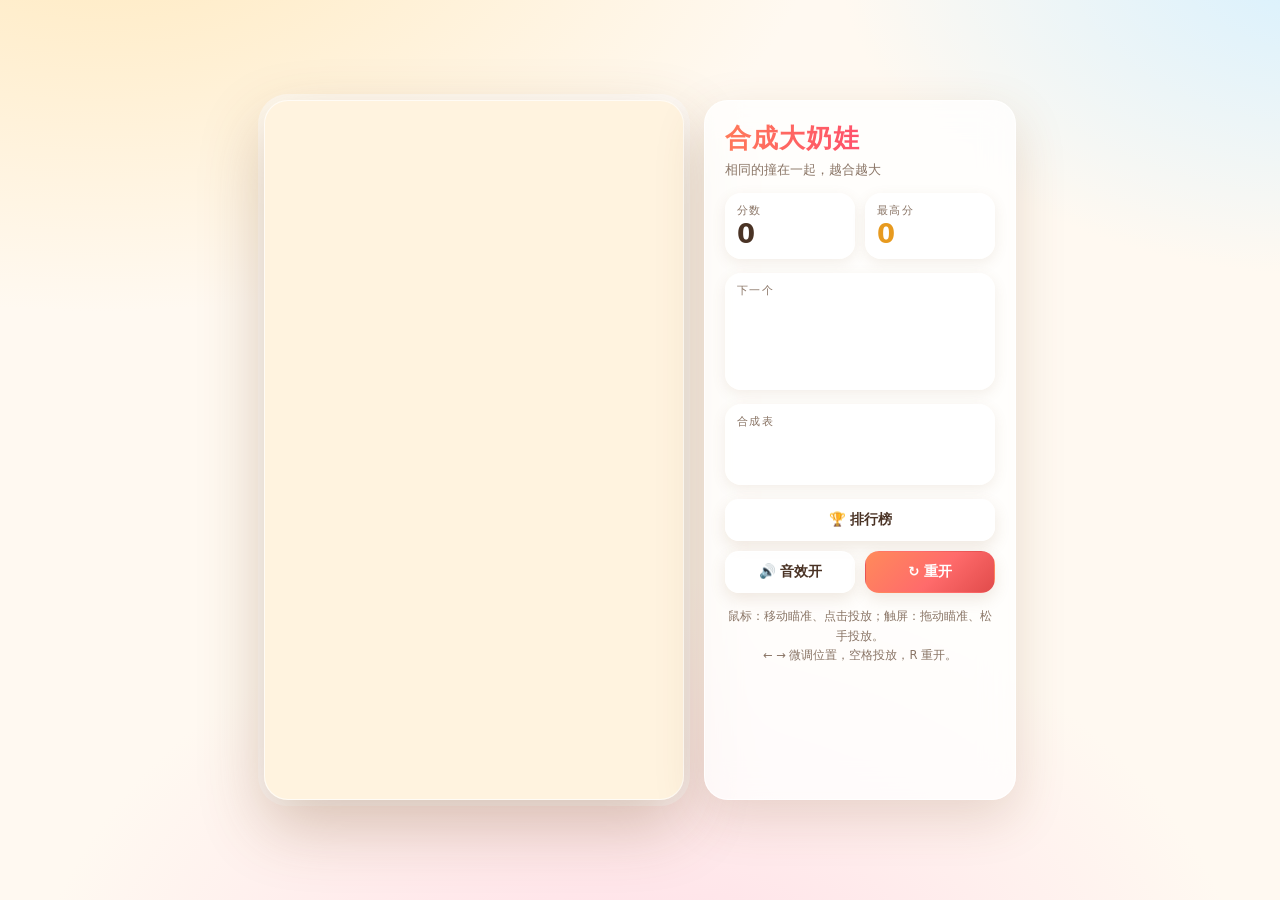
==== index.html @ beb3b3eb "排行榜新增「总榜 Top 20」传统榜，与最近窗并列 - 总榜 = 历史最高分榜：前 20 名整体存成一条 KV（dnw_top20），   结算时读-判-改-写 —— 新成绩超过第 20 名（或榜单" ====
<!DOCTYPE html>
<html lang="zh-CN">
<head>
<meta charset="utf-8">
<meta name="viewport" content="width=device-width, initial-scale=1, maximum-scale=1, user-scalable=no, viewport-fit=cover">
<meta name="theme-color" content="#fff3e0">
<meta name="mobile-web-app-capable" content="yes">
<meta name="apple-mobile-web-app-capable" content="yes">
<meta name="apple-mobile-web-app-status-bar-style" content="default">
<meta name="apple-mobile-web-app-title" content="合成大奶娃">
<meta name="description" content="合成大奶娃 · 纯前端小游戏：拖动瞄准、松手投放，相同的撞在一起合成更大的一只。">
<title>合成大奶娃</title>
<link rel="stylesheet" href="style.css">
</head>
<body>

<main class="app">

  <!-- ===== 游戏区 ===== -->
  <section class="stage" id="stage">
    <canvas id="game" aria-label="合成大奶娃游戏区域"></canvas>

    <div class="overlay" id="overlay">
      <div class="dialog">
        <div class="dialog-emoji">🍉</div>
        <h2 id="overTitle">游戏结束</h2>
        <p class="dialog-score">本局得分 <strong id="finalScore">0</strong></p>
        <p class="dialog-best">最高分 <span id="finalBest">0</span></p>

        <div class="submit-box" id="submitBox">
          <p class="submit-msg" id="submitMsg">正在结算…</p>
          <p class="my-name">昵称：<strong id="myNameLabel">默认用户</strong>
            <button class="link-btn" id="editNameBtn" type="button">改昵称</button>
          </p>
          <button class="btn" id="submitBtn" type="button" hidden>重试提交</button>
        </div>

        <div class="dialog-actions">
          <button class="btn" id="boardBtn2" type="button">🏆 排行榜</button>
          <button class="btn btn-primary" id="restartBtn" type="button">再来一局</button>
        </div>
        <p class="dialog-hint">按 R 键也可重新开始</p>
      </div>
    </div>
  </section>

  <!-- ===== 侧边面板 ===== -->
  <aside class="panel">

    <header class="panel-head">
      <h1>合成大奶娃</h1>
      <p class="subtitle">相同的撞在一起，越合越大</p>
    </header>

    <div class="stats">
      <div class="stat">
        <span class="stat-label">分数</span>
        <strong class="stat-value" id="score">0</strong>
      </div>
      <div class="stat">
        <span class="stat-label">最高分</span>
        <strong class="stat-value stat-best" id="best">0</strong>
      </div>
    </div>

    <div class="next-box">
      <span class="box-label">下一个</span>
      <canvas id="next" width="160" height="160" aria-label="下一个"></canvas>
    </div>

    <div class="chain-box">
      <span class="box-label">合成表</span>
      <canvas id="chain" width="680" height="112" aria-label="合成顺序"></canvas>
    </div>

    <div class="actions">
      <button class="btn btn-wide" id="boardBtn" type="button">
        <span class="ico">🏆</span><span class="lbl">排行榜</span>
      </button>
      <button class="btn" id="soundBtn" type="button" aria-pressed="true">
        <span class="ico">🔊</span><span class="lbl">音效开</span>
      </button>
      <button class="btn btn-primary" id="resetBtn" type="button" title="重新开始">
        <span class="ico">↻</span><span class="lbl">重开</span>
      </button>
    </div>

    <p class="tips">
      鼠标：移动瞄准、点击投放；触屏：拖动瞄准、松手投放。<br>
      ← → 微调位置，空格投放，R 重开。
    </p>

  </aside>

</main>

<!-- ===== 排行榜弹窗 ===== -->
<div class="modal" id="boardModal" aria-hidden="true" role="dialog" aria-label="排行榜">
  <div class="modal-card">
    <header class="modal-head">
      <h2>🏆 排行榜</h2>
      <button class="icon-btn" id="boardClose" type="button" aria-label="关闭">✕</button>
    </header>
    <div class="nick-row">
      <label class="nick-label" for="nickInput">我的昵称</label>
      <input class="nick-input" id="nickInput" type="text" maxlength="12"
             placeholder="默认用户" autocomplete="nickname" enterkeyhint="done">
    </div>
    <div class="board-tabs" role="tablist">
      <button class="board-tab is-active" id="tabRecent" type="button" role="tab">最近高手</button>
      <button class="board-tab" id="tabAllTime" type="button" role="tab">总榜 Top 20</button>
    </div>
    <div class="board-list" id="boardList"></div>
    <footer class="modal-foot">
      <span class="board-note" id="boardNote">只取最近 20 次提交，成绩会被后来的人挤下去</span>
      <button class="btn" id="boardRefresh" type="button">刷新</button>
    </footer>
  </div>
</div>

<!-- 碰撞形状数据（按贴图轮廓自动生成，由 tools/build_parts.py 产出） -->
<script src="assets/fruits/parts.js"></script>
<script src="game.js"></script>
<!-- 排行榜 -->
<script src="leaderboard.min.js"></script>
</body>
</html>
---- style.css ----
/* ============================================================
   合成大西瓜 · 样式表
   ============================================================ */

:root {
  --ink:        #4a3325;
  --ink-soft:   #8a7566;
  --cream:      #fff7ec;
  --brand:      #ff6b6b;
  --brand-dark: #e14b4b;
  --card:       rgba(255, 255, 255, .74);
  --shadow:     0 18px 50px rgba(126, 84, 44, .18);

  /* 手机浏览器地址栏会吃掉 vh，dvh 更准；不支持的浏览器自动退回 vh */
  --vh:         100vh;
  --safe-t:     env(safe-area-inset-top, 0px);
  --safe-b:     env(safe-area-inset-bottom, 0px);
  --safe-l:     env(safe-area-inset-left, 0px);
  --safe-r:     env(safe-area-inset-right, 0px);
}

@supports (height: 100dvh) {
  :root { --vh: 100dvh; }
}

* { box-sizing: border-box; }

html, body {
  height: 100%;
  overscroll-behavior: none;   /* 禁掉下拉刷新 / 橡皮筋 */
}

body {
  margin: 0;
  padding: 16px;
  color: var(--ink);
  font-family: "PingFang SC", "Hiragino Sans GB", "Microsoft YaHei",
               system-ui, -apple-system, "Segoe UI", Roboto, sans-serif;
  background:
    radial-gradient(1200px 700px at 8% -12%,  #ffe9bd 0%, transparent 60%),
    radial-gradient(900px 600px at 104% -6%,  #d5f0ff 0%, transparent 55%),
    radial-gradient(1000px 780px at 50% 118%, #ffdbe6 0%, transparent 62%),
    #fff9f1;
  display: grid;
  place-items: center;
  overflow: hidden;
  touch-action: manipulation;          /* 干掉双击缩放 */
  -webkit-tap-highlight-color: transparent;
  -webkit-text-size-adjust: 100%;
}

/* ---------------- 布局 ---------------- */

.app {
  display: flex;
  align-items: stretch;
  gap: 20px;
  max-height: 100%;
}

/* ---------------- 游戏区 ---------------- */

.stage {
  position: relative;
  height: min(86vh, 700px);
  aspect-ratio: 420 / 700;
  flex: 0 0 auto;
  border-radius: 24px;
  background: #fff3df;
  overflow: hidden;
  cursor: pointer;
  user-select: none;
  touch-action: none;
  box-shadow:
    0 26px 64px rgba(122, 80, 40, .30),
    0 0 0 1px rgba(255, 255, 255, .7) inset,
    0 0 0 6px rgba(255, 255, 255, .55);
}

.stage:active { cursor: grabbing; }

#game {
  display: block;
  width: 100%;
  height: 100%;
}

/* ---------------- 结束遮罩 ---------------- */

.overlay {
  position: absolute;
  inset: 0;
  display: grid;
  place-items: center;
  padding: 24px;
  background: rgba(70, 42, 24, .5);
  backdrop-filter: blur(7px);
  -webkit-backdrop-filter: blur(7px);
  opacity: 0;
  pointer-events: none;
  transition: opacity .28s ease;
}

.overlay.show {
  opacity: 1;
  pointer-events: auto;
}

.dialog {
  width: 100%;
  padding: 26px 22px;
  border-radius: 22px;
  text-align: center;
  background: rgba(255, 252, 246, .96);
  box-shadow: 0 20px 46px rgba(60, 32, 12, .32);
  transform: translateY(14px) scale(.96);
  transition: transform .32s cubic-bezier(.2, .9, .3, 1.4);
}

.overlay.show .dialog { transform: none; }

.dialog-emoji {
  font-size: 46px;
  line-height: 1;
  margin-bottom: 6px;
}

.dialog h2 {
  margin: 0 0 12px;
  font-size: 24px;
  letter-spacing: .06em;
}

.dialog-score {
  margin: 0 0 4px;
  font-size: 15px;
  color: var(--ink-soft);
}

.dialog-score strong {
  font-size: 30px;
  color: var(--brand);
  font-variant-numeric: tabular-nums;
}

.dialog-best {
  margin: 0 0 18px;
  font-size: 13px;
  color: var(--ink-soft);
}

.dialog-hint {
  margin: 12px 0 0;
  font-size: 12px;
  color: var(--ink-soft);
}

/* ---------------- 侧边面板 ---------------- */

.panel {
  width: min(312px, 86vw);
  display: flex;
  flex-direction: column;
  gap: 14px;
  padding: 20px;
  border-radius: 24px;
  border: 1px solid rgba(255, 255, 255, .8);
  background: var(--card);
  backdrop-filter: blur(16px);
  -webkit-backdrop-filter: blur(16px);
  box-shadow: var(--shadow);
}

.panel-head h1 {
  margin: 0;
  font-size: 26px;
  letter-spacing: .04em;
  background: linear-gradient(100deg, #ff7a59, #ff4d6d 55%, #b13bff);
  -webkit-background-clip: text;
  background-clip: text;
  color: transparent;
}

.subtitle {
  margin: 6px 0 0;
  font-size: 12.5px;
  color: var(--ink-soft);
}

.stats {
  display: grid;
  grid-template-columns: 1fr 1fr;
  gap: 10px;
}

.stat {
  padding: 10px 12px;
  border-radius: 16px;
  background: rgba(255, 255, 255, .82);
  box-shadow: 0 4px 14px rgba(140, 96, 56, .10);
}

.stat-label {
  display: block;
  font-size: 11px;
  letter-spacing: .12em;
  color: var(--ink-soft);
}

.stat-value {
  display: block;
  margin-top: 2px;
  font-size: 26px;
  line-height: 1.1;
  font-variant-numeric: tabular-nums;
}

.stat-best { color: #e79a1f; }

.stat-value.bump { animation: bump .32s ease; }

@keyframes bump {
  0%   { transform: scale(1); }
  45%  { transform: scale(1.22); color: var(--brand); }
  100% { transform: scale(1); }
}

/* 下一个 / 合成表 */

.box-label {
  display: block;
  margin-bottom: 6px;
  font-size: 11px;
  letter-spacing: .12em;
  color: var(--ink-soft);
}

.next-box,
.chain-box {
  padding: 10px 12px;
  border-radius: 16px;
  background: rgba(255, 255, 255, .82);
  box-shadow: 0 4px 14px rgba(140, 96, 56, .10);
}

#next {
  display: block;
  width: 76px;
  height: 76px;
  margin: 2px auto 0;
}

#chain {
  display: block;
  width: 100%;
  height: auto;
}

/* 按钮 */

.actions {
  display: grid;
  grid-template-columns: 1fr 1fr;
  gap: 10px;
}

.btn {
  padding: 11px 12px;
  font: inherit;
  font-size: 13.5px;
  font-weight: 600;
  color: var(--ink);
  border: 1px solid rgba(255, 255, 255, .9);
  border-radius: 14px;
  background: rgba(255, 255, 255, .9);
  box-shadow: 0 6px 16px rgba(140, 96, 56, .14);
  cursor: pointer;
  transition: transform .12s ease, box-shadow .12s ease, background .2s ease;
}

.btn .ico { margin-right: 4px; }

.btn:hover  { transform: translateY(-1px); box-shadow: 0 10px 22px rgba(140, 96, 56, .2); }
.btn:active { transform: translateY(1px) scale(.985); }

.btn:disabled { opacity: .55; cursor: default; transform: none; }

.btn-wide { grid-column: 1 / -1; }

.btn-primary {
  color: #fff;
  border-color: transparent;
  background: linear-gradient(135deg, #ff8a5b, var(--brand) 55%, var(--brand-dark));
}

/* ---------------- 结束弹窗里的结算区 ---------------- */

.submit-box {
  margin: 0 0 14px;
  padding: 12px;
  border-radius: 16px;
  background: rgba(255, 243, 224, .85);
  box-shadow: inset 0 0 0 1px rgba(214, 160, 96, .22);
}

.name-input {
  display: block;
  width: 100%;
  margin-bottom: 8px;
  padding: 11px 12px;
  font: inherit;
  font-size: 15px;
  color: var(--ink);
  text-align: center;
  border: 1px solid rgba(214, 160, 96, .45);
  border-radius: 12px;
  background: rgba(255, 255, 255, .95);
  outline: none;
}

.name-input:focus {
  border-color: var(--brand);
  box-shadow: 0 0 0 3px rgba(255, 107, 107, .18);
}

.submit-box .btn { width: 100%; }

.submit-msg {
  margin: 0;
  min-height: 17px;
  font-size: 12.5px;
  line-height: 1.35;
  text-align: center;
  color: var(--ink-soft);
}

.submit-msg.is-good { color: #1f9d55; font-weight: 600; }
.submit-msg.is-bad  { color: #d63b3b; font-weight: 600; }

.my-name {
  margin: 7px 0 0;
  font-size: 12px;
  text-align: center;
  color: var(--ink-soft);
}

.my-name strong { color: var(--ink); }

.link-btn {
  margin-left: 4px;
  padding: 0;
  font: inherit;
  font-size: 12px;
  color: var(--brand);
  text-decoration: underline;
  border: 0;
  background: none;
  cursor: pointer;
}

#submitBtn { margin-top: 9px; }

/* 排行榜弹窗里的昵称行 */
.nick-row {
  display: flex;
  align-items: center;
  gap: 10px;
  margin-bottom: 10px;
  padding: 8px 12px;
  border-radius: 12px;
  background: rgba(255, 243, 224, .9);
  box-shadow: inset 0 0 0 1px rgba(214, 160, 96, .22);
}

.nick-label {
  flex: 0 0 auto;
  font-size: 12.5px;
  color: var(--ink-soft);
}

.nick-input {
  flex: 1 1 auto;
  min-width: 0;
  padding: 8px 10px;
  font: inherit;
  font-size: 15px;      /* ≥16px 才不会被 iOS 自动放大，这里配合 viewport 也够用 */
  color: var(--ink);
  text-align: center;
  border: 1px solid rgba(214, 160, 96, .45);
  border-radius: 10px;
  background: #fff;
  outline: none;
}

.nick-input:focus {
  border-color: var(--brand);
  box-shadow: 0 0 0 3px rgba(255, 107, 107, .18);
}

.dialog-actions {
  display: grid;
  grid-template-columns: 1fr 1fr;
  gap: 10px;
}

/* ---------------- 排行榜弹窗 ---------------- */

.modal {
  position: fixed;
  inset: 0;
  z-index: 20;
  display: grid;
  place-items: center;
  padding: 16px;
  background: rgba(60, 34, 16, .5);
  backdrop-filter: blur(6px);
  -webkit-backdrop-filter: blur(6px);
  opacity: 0;
  pointer-events: none;
  transition: opacity .22s ease;
}

.modal.show { opacity: 1; pointer-events: auto; }

.modal-card {
  display: flex;
  flex-direction: column;
  width: min(380px, 100%);
  max-height: min(560px, calc(var(--vh) - 40px));
  padding: 16px;
  border-radius: 22px;
  background: rgba(255, 252, 246, .98);
  box-shadow: 0 24px 60px rgba(60, 32, 12, .35);
  transform: translateY(12px) scale(.97);
  transition: transform .26s cubic-bezier(.2, .9, .3, 1.3);
}

.modal.show .modal-card { transform: none; }

.modal-head {
  display: flex;
  align-items: center;
  justify-content: space-between;
  margin-bottom: 10px;
}

.modal-head h2 {
  margin: 0;
  font-size: 19px;
  letter-spacing: .04em;
}

.icon-btn {
  width: 34px;
  height: 34px;
  font: inherit;
  font-size: 15px;
  color: var(--ink-soft);
  border: 0;
  border-radius: 50%;
  background: rgba(0, 0, 0, .05);
  cursor: pointer;
}

.icon-btn:hover { background: rgba(0, 0, 0, .1); }

.board-list {
  flex: 1 1 auto;
  min-height: 120px;
  overflow-y: auto;
  -webkit-overflow-scrolling: touch;
  padding: 2px;
}

/* ---------------- 榜单切换标签（最近 / 总榜） ---------------- */

.board-tabs {
  display: flex;
  gap: 8px;
  margin-bottom: 10px;
}

.board-tab {
  flex: 1;
  min-height: 40px;
  font: inherit;
  font-size: 14px;
  font-weight: 600;
  color: var(--ink-soft);
  border: 1px solid rgba(176, 138, 104, .35);
  border-radius: 12px;
  background: rgba(255, 255, 255, .55);
  cursor: pointer;
  transition: background .15s ease, color .15s ease, border-color .15s ease;
}

.board-tab:hover { background: rgba(255, 255, 255, .85); }

.board-tab.is-active {
  color: #fff;
  border-color: transparent;
  background: linear-gradient(135deg, #ff8a5b, var(--brand) 55%, var(--brand-dark));
}

.board-empty {
  margin: 28px 8px;
  font-size: 13px;
  line-height: 1.7;
  text-align: center;
  color: var(--ink-soft);
}

.board-row {
  display: flex;
  align-items: center;
  gap: 10px;
  padding: 9px 12px;
  margin-bottom: 6px;
  border-radius: 12px;
  background: rgba(255, 255, 255, .9);
  box-shadow: 0 2px 6px rgba(140, 96, 56, .09);
}

.board-rank {
  flex: 0 0 30px;
  font-size: 14px;
  font-weight: 700;
  text-align: center;
  color: var(--ink-soft);
}

.board-name {
  flex: 1 1 auto;
  min-width: 0;
  font-size: 14px;
  overflow: hidden;
  text-overflow: ellipsis;
  white-space: nowrap;
}

.board-score {
  flex: 0 0 auto;
  font-size: 16px;
  font-weight: 700;
  font-variant-numeric: tabular-nums;
  color: var(--brand);
}

.board-row.r1 { background: linear-gradient(100deg, #fff6d8, #ffe9a8); }
.board-row.r2 { background: linear-gradient(100deg, #f7f7fa, #e8e9ef); }
.board-row.r3 { background: linear-gradient(100deg, #fdf0e2, #f6ddc4); }
.board-row.r1 .board-rank,
.board-row.r2 .board-rank,
.board-row.r3 .board-rank { font-size: 18px; }

.board-row.is-mine {
  outline: 2px solid var(--brand);
  outline-offset: -2px;
}

.modal-foot {
  display: flex;
  align-items: center;
  justify-content: space-between;
  gap: 10px;
  margin-top: 10px;
}

.board-note {
  font-size: 11px;
  color: var(--ink-soft);
}

.modal-foot .btn { flex: 0 0 auto; padding: 8px 16px; }

/* ---------------- 参数提示 ---------------- */

.tips {
  margin: 0;
  font-size: 11.5px;
  line-height: 1.7;
  text-align: center;
  color: var(--ink-soft);
}

/* ============================================================
   响应式：手机 / 竖屏窄屏
   思路：面板拆成「顶部信息条」——把 .panel 提到棋盘上方并横向压扁，
   只留分数 + 按钮；棋盘按剩余高度和 96vw 取小值，永远不出现滚动条。
   ============================================================ */

@media (max-width: 860px) {
  :root { --topbar: 68px; }   /* 顶部信息条 + 间隙的大致占高 */

  body {
    padding: calc(8px + var(--safe-t)) calc(8px + var(--safe-r))
             calc(8px + var(--safe-b)) calc(8px + var(--safe-l));
  }

  .app {
    flex-direction: column;
    align-items: center;
    justify-content: flex-start;   /* 信息条钉在顶上 */
    gap: 8px;
    width: 100%;
    height: 100%;
    max-height: none;
  }

  /* 面板是 DOM 里靠后的，用 order 提到棋盘上面 */
  .panel { order: -1; }

  /* 棋盘：高度取「剩余可用高度」与「96vw 按比例换算的高度」中较小的一个，
     宽度由 aspect-ratio 反推，保证不拉伸、不溢出；
     margin:auto 让它在剩下的空间里垂直居中 */
  .stage {
    margin: auto 0;
    height: min(calc(var(--vh) - var(--topbar) - 28px - var(--safe-t) - var(--safe-b)),
                calc(96vw * 700 / 420));
    width: auto;
    max-height: none;
    border-radius: 20px;
  }

  /* ---- 顶部信息条 ---- */
  .panel {
    flex-direction: row;
    align-items: stretch;
    gap: 8px;
    width: 100%;
    max-width: calc(96vw * 700 / 420);
    padding: 8px 10px;
    border-radius: 18px;
    backdrop-filter: blur(10px);
    -webkit-backdrop-filter: blur(10px);
  }

  .panel-head,
  .next-box,
  .chain-box,
  .tips { display: none; }

  .stats {
    flex: 1 1 auto;
    display: flex;
    gap: 8px;
    min-width: 0;
  }

  .stat {
    flex: 1 1 0;
    min-width: 0;
    padding: 6px 10px;
    border-radius: 12px;
    background: rgba(255, 255, 255, .9);
    box-shadow: 0 2px 8px rgba(140, 96, 56, .12);
  }

  .stat-label { font-size: 10px; letter-spacing: .08em; }

  .stat-value {
    margin-top: 0;
    font-size: 20px;
    line-height: 1.15;
  }

  .actions {
    flex: 0 0 auto;
    display: flex;
    gap: 6px;
  }

  /* 触摸目标够大，别让人点不中 */
  .btn {
    min-height: 46px;
    padding: 0 12px;
    font-size: 14px;
    border-radius: 13px;
    white-space: nowrap;
  }

  /* 手机上「排行榜 / 音效」只留图标，把横向空间让给分数 */
  #boardBtn .lbl,
  #soundBtn .lbl { display: none; }

  #boardBtn, #soundBtn {
    min-width: 46px;
    padding: 0 10px;
    font-size: 17px;
  }

  #boardBtn .ico, #soundBtn .ico { margin-right: 0; }

  /* ---- 结束弹窗 ---- */
  .overlay { padding: 14px; }

  .dialog {
    padding: 20px 16px;
    border-radius: 20px;
    max-height: 100%;
    overflow-y: auto;
    -webkit-overflow-scrolling: touch;
  }

  .dialog-emoji { font-size: 34px; }

  .dialog h2 { font-size: 21px; margin-bottom: 8px; }

  .dialog-score strong { font-size: 26px; }

  .submit-box { padding: 10px; }

  .name-input,
  .nick-input { font-size: 16px; }   /* ≥16px iOS 才不会自动放大 */

  .nick-row { padding: 7px 10px; }

  .modal-card { padding: 14px; }

  .dialog .btn { width: 100%; min-height: 48px; }

  .dialog-hint { font-size: 11px; }
}

/* 手机横屏 / 矮屏：回到左右布局，棋盘吃满高度 */
@media (max-width: 860px) and (orientation: landscape) {
  .app {
    flex-direction: row;
    align-items: center;
    justify-content: center;
    gap: 10px;
  }

  .panel {
    order: 0;
    flex-direction: column;
    width: min(230px, 30vw);
    max-width: none;
    padding: 10px;
  }

  .stats { flex-direction: column; flex: 0 0 auto; }

  .actions { flex-direction: column; }

  .stage {
    height: calc(var(--vh) - 16px - var(--safe-t) - var(--safe-b));
    width: auto;
  }

  .stat-value { font-size: 18px; }
}

/* 小屏手机（iPhone SE 等 375 以下）：再压一档，保证一行放得下 */
@media (max-width: 380px) {
  .panel { padding: 6px 8px; gap: 6px; }

  .stats { gap: 6px; }

  .stat { padding: 5px 8px; }

  .stat-value { font-size: 17px; }

  .stat-label { font-size: 9px; }

  .btn { min-height: 44px; padding: 0 10px; font-size: 13px; }

  #boardBtn, #soundBtn { min-width: 42px; font-size: 16px; }
}

/* 顶部信息条在横屏下是竖排的，恢复成图标 + 文字 */
@media (max-width: 860px) and (orientation: landscape) {
  #boardBtn, #soundBtn { min-width: 0; padding: 0 10px; font-size: 13px; }
  #boardBtn .lbl, #soundBtn .lbl { display: inline; }
  #boardBtn .ico, #soundBtn .ico { margin-right: 4px; }
}

/* 很矮的横屏（手机横过来且高度不足 430px）：进一步压缩 */
@media (max-width: 860px) and (orientation: landscape) and (max-height: 430px) {
  .stat-label { display: none; }
  .stat { padding: 4px 8px; }
  .stat-value { font-size: 16px; }
  .btn { min-height: 40px; padding: 0 10px; font-size: 13px; }
}

/* 桌面端矮窗口 */
@media (max-height: 620px) and (min-width: 861px) {
  .stage { height: 92vh; }
  .chain-box { display: none; }
}
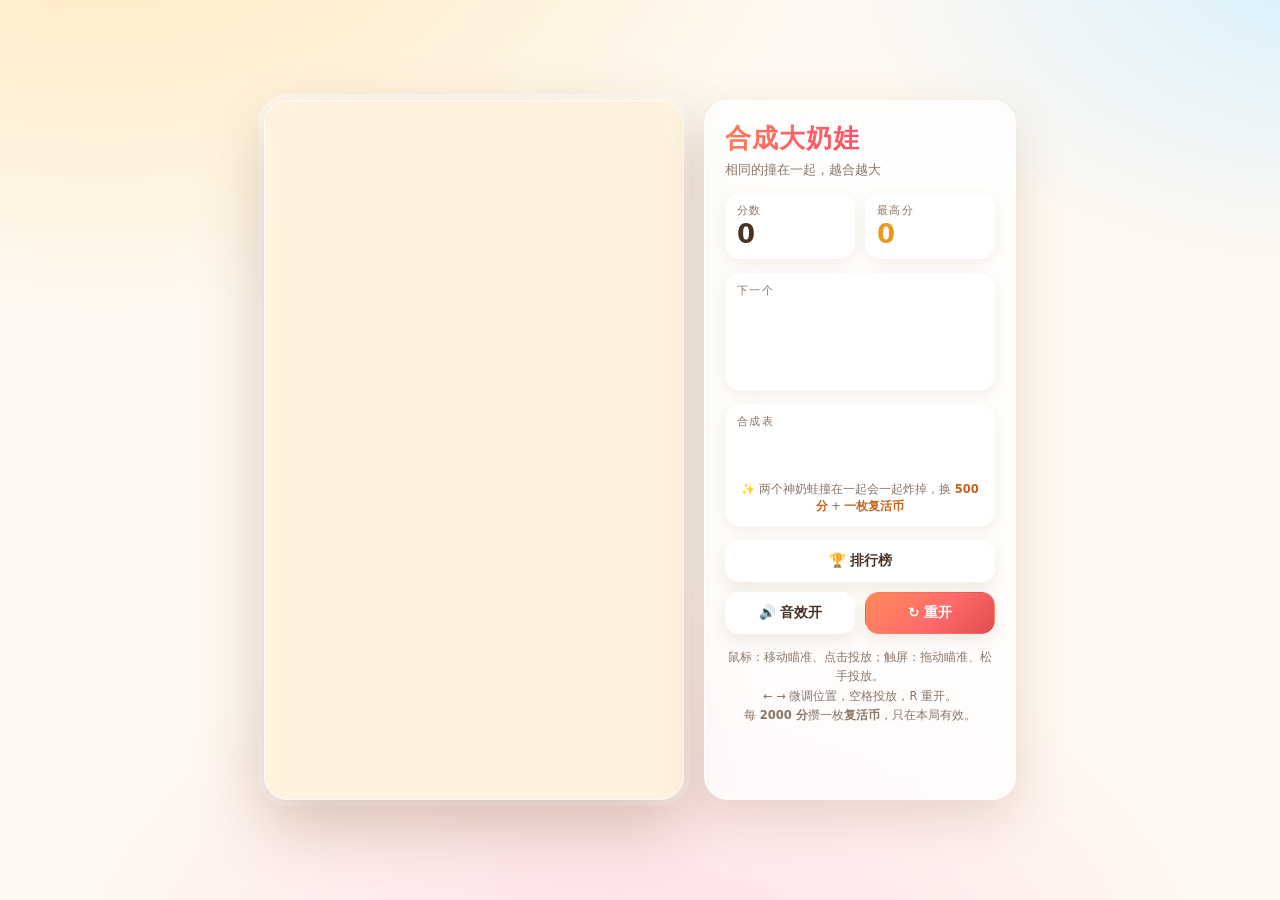
==== commit 3cca2944: "Merge beb3b3eb0ab94d7d64e1d9379e412833509f753f into 1c43d40b293b40224e913d3bc7f2dda24c9548e9" ====
--- a/index.html
+++ b/index.html
@@ -9,6 +9,8 @@
 <meta name="apple-mobile-web-app-status-bar-style" content="default">
 <meta name="apple-mobile-web-app-title" content="合成大奶娃">
 <meta name="description" content="合成大奶娃 · 纯前端小游戏：拖动瞄准、松手投放，相同的撞在一起合成更大的一只。">
+<!-- ↓ Monetag 站点验证：把后台给的 meta 标签粘在下面这一行 ↓ -->
+
 <title>合成大奶娃</title>
 <link rel="stylesheet" href="style.css">
 </head>
@@ -20,26 +22,53 @@
   <section class="stage" id="stage">
     <canvas id="game" aria-label="合成大奶娃游戏区域"></canvas>
 
+    <!-- 复活币：浮在棋盘左上角。
+         刻意不放进顶部信息条 —— 手机上面板是横向 flex，
+         多一个卡片会把「分数 / 最高分」挤到 52px 宽还折行（实测面板从 66px 涨到 102px）。
+         这里 pointer-events 关掉，永远不会挡住投放。 -->
+    <div class="revive-chip" id="reviveBadge" hidden>
+      <span class="revive-chip-ico" aria-hidden="true">🪙</span><span id="reviveCount">×0</span>
+    </div>
+
     <div class="overlay" id="overlay">
       <div class="dialog">
-        <div class="dialog-emoji">🍉</div>
-        <h2 id="overTitle">游戏结束</h2>
-        <p class="dialog-score">本局得分 <strong id="finalScore">0</strong></p>
-        <p class="dialog-best">最高分 <span id="finalBest">0</span></p>
 
-        <div class="submit-box" id="submitBox">
-          <p class="submit-msg" id="submitMsg">正在结算…</p>
-          <p class="my-name">昵称：<strong id="myNameLabel">默认用户</strong>
-            <button class="link-btn" id="editNameBtn" type="button">改昵称</button>
-          </p>
-          <button class="btn" id="submitBtn" type="button" hidden>重试提交</button>
+        <!-- ===== 越线第一屏：有复活币时才出现 ===== -->
+        <div class="revive-ask" id="revivePrompt" hidden>
+          <div class="dialog-emoji">😵</div>
+          <h2>还能再救一下</h2>
+          <p class="dialog-score">本局得分 <strong id="reviveScore">0</strong></p>
+          <p class="revive-hint">清掉警戒线以上的水果，接着玩</p>
+          <div class="dialog-actions">
+            <button class="btn" id="giveUpBtn" type="button">不了，结束吧</button>
+            <button class="btn btn-revive" id="reviveBtn" type="button">🪙 用一枚复活币</button>
+          </div>
+          <p class="dialog-hint" id="reviveLeft">还剩 1 枚</p>
         </div>
 
-        <div class="dialog-actions">
-          <button class="btn" id="boardBtn2" type="button">🏆 排行榜</button>
-          <button class="btn btn-primary" id="restartBtn" type="button">再来一局</button>
+        <!-- ===== 第二屏：正式结算 ===== -->
+        <div id="overPanel">
+          <div class="dialog-emoji">🍉</div>
+          <h2 id="overTitle">游戏结束</h2>
+          <p class="dialog-score">本局得分 <strong id="finalScore">0</strong></p>
+          <p class="dialog-best">最高分 <span id="finalBest">0</span></p>
+
+          <div class="submit-box" id="submitBox">
+            <p class="submit-msg" id="submitMsg">正在结算…</p>
+            <p class="my-name">昵称：<strong id="myNameLabel">默认用户</strong>
+              <button class="link-btn" id="editNameBtn" type="button">改昵称</button>
+            </p>
+            <button class="btn" id="submitBtn" type="button" hidden>重试提交</button>
+          </div>
+
+          <div class="dialog-actions">
+            <button class="btn" id="boardBtn2" type="button">🏆 排行榜</button>
+            <button class="btn btn-primary" id="restartBtn" type="button">再来一局</button>
+            <button class="btn btn-sponsor btn-wide" id="sponsorBtn" type="button">🌶️ 可以赏作者一包辣条嘛</button>
+          </div>
+          <p class="dialog-hint">按 R 键也可重新开始</p>
         </div>
-        <p class="dialog-hint">按 R 键也可重新开始</p>
+
       </div>
     </div>
   </section>
@@ -71,6 +100,7 @@
     <div class="chain-box">
       <span class="box-label">合成表</span>
       <canvas id="chain" width="680" height="112" aria-label="合成顺序"></canvas>
+      <p class="chain-note">✨ 两个神奶蛙撞在一起会一起炸掉，换 <strong>500 分</strong> + <strong>一枚复活币</strong></p>
     </div>
 
     <div class="actions">
@@ -87,7 +117,8 @@
 
     <p class="tips">
       鼠标：移动瞄准、点击投放；触屏：拖动瞄准、松手投放。<br>
-      ← → 微调位置，空格投放，R 重开。
+      ← → 微调位置，空格投放，R 重开。<br>
+      每 <strong>2000 分</strong>攒一枚<strong>复活币</strong>，只在本局有效。
     </p>
 
   </aside>
@@ -118,10 +149,35 @@
   </div>
 </div>
 
+<!-- ===== 赞助作者弹窗 ===== -->
+<div class="modal" id="sponsorModal" aria-hidden="true" role="dialog" aria-label="赞助作者">
+  <div class="modal-card">
+    <header class="modal-head">
+      <h2>🌶️ 请作者吃包辣条</h2>
+      <button class="icon-btn" id="sponsorClose" type="button" aria-label="关闭">✕</button>
+    </header>
+    <div class="sponsor-body">
+      <p class="sponsor-note">这游戏完全免费，也没有任何广告。<br>
+        要是它逗你笑了一下，赏作者一包辣条呗 🌶️</p>
+      <img class="sponsor-qr" src="assets/sponsor-qr.jpg" width="480" height="480"
+           alt="微信收款码" loading="lazy" decoding="async">
+      <p class="sponsor-hint">微信扫一扫 · 一包辣条 · 全凭心意</p>
+    </div>
+    <footer class="modal-foot">
+      <span class="board-note">谢谢每一位投喂的玩家 ❤️</span>
+      <button class="btn" id="sponsorOk" type="button">关闭</button>
+    </footer>
+  </div>
+</div>
+
 <!-- 碰撞形状数据（按贴图轮廓自动生成，由 tools/build_parts.py 产出） -->
 <script src="assets/fruits/parts.js"></script>
+<!-- 极模糊占位图（内联 data URL，由 tools/make_blur.py 产出）：贴图没到位时先画它 -->
+<script src="assets/fruits/blur.js"></script>
 <script src="game.js"></script>
 <!-- 排行榜 -->
 <script src="leaderboard.min.js"></script>
+<!-- 赞助作者 -->
+<script src="sponsor.js"></script>
 </body>
 </html>
--- a/style.css
+++ b/style.css
@@ -1,5 +1,5 @@
 /* ============================================================
-   合成大西瓜 · 样式表
+   合成大奶娃 · 样式表
    ============================================================ */
 
 :root {
@@ -24,6 +24,12 @@
 }
 
 * { box-sizing: border-box; }
+
+/* hidden 属性必须真的隐藏。
+   浏览器默认只给 [hidden] { display: none }（权重 0,1,0），
+   一旦某个类也写了 display（比如 .revive-chip { display: inline-flex }），
+   同权重、后写的赢 —— hidden 就静默失效了，元素还挂在那儿。 */
+[hidden] { display: none !important; }
 
 html, body {
   height: 100%;
@@ -155,6 +161,87 @@
   color: var(--ink-soft);
 }
 
+/* ---------------- 赞助作者弹窗 ---------------- */
+
+.sponsor-body {
+  overflow-y: auto;
+  -webkit-overflow-scrolling: touch;
+  text-align: center;
+}
+
+.sponsor-note {
+  margin: 0 0 14px;
+  font-size: 13px;
+  line-height: 1.7;
+  color: var(--ink-soft);
+}
+
+.sponsor-qr {
+  display: block;
+  width: min(258px, 70vw);
+  height: auto;
+  margin: 0 auto;
+  padding: 6px;
+  border-radius: 14px;
+  background: #fff;
+  box-shadow: 0 6px 20px rgba(140, 96, 56, .18);
+}
+
+.sponsor-hint {
+  margin: 12px 0 0;
+  font-size: 12px;
+  color: var(--ink-soft);
+}
+
+/* 结算弹窗里的「赏作者一包辣条」：要一眼看到，但别跟主按钮抢
+   —— 用琥珀金（跟珊瑚红的主按钮区分开），加一道缓慢扫过的光，再叠一点亮度呼吸。
+   注意选择器写成 .btn.btn-sponsor：这段在源码里排在 .btn 之前，
+   单靠 .btn-sponsor 会被后面的 .btn 同权重覆盖掉。 */
+.btn.btn-sponsor {
+  position: relative;
+  overflow: hidden;
+  color: #5a3200;
+  font-weight: 800;
+  letter-spacing: .01em;
+  border-color: transparent;
+  background: linear-gradient(135deg, #ffd97a, #ffb020 52%, #f78f00);
+  box-shadow: 0 8px 22px rgba(244, 150, 0, .42), inset 0 1px 0 rgba(255, 255, 255, .5);
+  animation: sponsorPulse 2.6s ease-in-out infinite;
+}
+
+.btn.btn-sponsor:hover {
+  transform: translateY(-2px) scale(1.012);
+  box-shadow: 0 12px 30px rgba(244, 150, 0, .52), inset 0 1px 0 rgba(255, 255, 255, .55);
+}
+.btn.btn-sponsor:active { transform: translateY(1px) scale(.99); }
+
+/* 一道光周期性地扫过去，提示「这里可以点」 */
+.btn-sponsor::after {
+  content: "";
+  position: absolute;
+  top: -20%;
+  bottom: -20%;
+  width: 42%;
+  background: linear-gradient(100deg, transparent, rgba(255, 255, 255, .78), transparent);
+  transform: translateX(-150%) skewX(-20deg);
+  animation: sponsorSheen 3.2s ease-in-out infinite;
+  pointer-events: none;
+}
+
+@keyframes sponsorPulse {
+  0%, 100% { filter: brightness(1) saturate(1); }
+  50%      { filter: brightness(1.09) saturate(1.12); }
+}
+
+@keyframes sponsorSheen {
+  0%, 55%   { transform: translateX(-150%) skewX(-20deg); }
+  82%, 100% { transform: translateX(330%) skewX(-20deg); }
+}
+
+@media (prefers-reduced-motion: reduce) {
+  .btn.btn-sponsor, .btn-sponsor::after { animation: none; }
+}
+
 /* ---------------- 侧边面板 ---------------- */
 
 .panel {
@@ -216,6 +303,79 @@
 }
 
 .stat-best { color: #e79a1f; }
+
+/* 复活币：浮在棋盘左上角的小胶囊。
+   刻意不放进 .stats —— 手机上面板是横向 flex，多一个卡片会把分数卡挤到
+   52px 宽还折行（实测面板从 66px 涨到 102px，整个版式被顶开）。 */
+.revive-chip {
+  position: absolute;
+  left: 10px;
+  top: 10px;
+  z-index: 3;
+  display: inline-flex;
+  align-items: center;
+  gap: 3px;
+  padding: 3px 9px;
+  border-radius: 999px;
+  font-size: 13px;
+  font-weight: 800;
+  line-height: 1.4;
+  font-variant-numeric: tabular-nums;
+  color: #6a3c00;
+  background: linear-gradient(135deg, #ffe6a3, #ffc247);
+  box-shadow: 0 3px 10px rgba(200, 130, 0, .35), inset 0 1px 0 rgba(255, 255, 255, .75);
+  pointer-events: none;          /* 绝不挡住投放 */
+  user-select: none;
+  -webkit-user-select: none;
+}
+
+.revive-chip-ico { font-size: 12px; }
+
+.revive-chip.pop { animation: revivePop .5s cubic-bezier(.2, .9, .3, 1.5); }
+
+@keyframes revivePop {
+  0%   { transform: scale(1); }
+  45%  { transform: scale(1.22); box-shadow: 0 6px 18px rgba(200, 130, 0, .5); }
+  100% { transform: scale(1); }
+}
+
+/* 合成表底下那行规则说明 */
+.chain-note {
+  margin: 6px 0 0;
+  font-size: 11.5px;
+  line-height: 1.5;
+  text-align: center;
+  color: var(--ink-soft);
+}
+.chain-note strong { color: #c8601a; }
+
+/* 越线那一屏 */
+.revive-ask .dialog-score { margin-bottom: 10px; }
+
+.revive-hint {
+  margin: 0 0 18px;
+  padding: 10px 12px;
+  border-radius: 14px;
+  font-size: 12.5px;
+  line-height: 1.6;
+  color: #7a4a12;
+  background: rgba(255, 233, 190, .8);
+  box-shadow: inset 0 0 0 1px rgba(214, 160, 96, .25);
+}
+
+/* 「用一枚复活币」：青绿色，跟珊瑚红的主按钮区分开 */
+.btn.btn-revive {
+  color: #fff;
+  border-color: transparent;
+  font-weight: 700;
+  background: linear-gradient(135deg, #4fd1a5, #23b183 55%, #14946a);
+  box-shadow: 0 8px 20px rgba(35, 177, 131, .38);
+}
+.btn.btn-revive:hover { box-shadow: 0 12px 26px rgba(35, 177, 131, .46); }
+
+@media (prefers-reduced-motion: reduce) {
+  .revive-chip.pop { animation: none; }
+}
 
 .stat-value.bump { animation: bump .32s ease; }
 
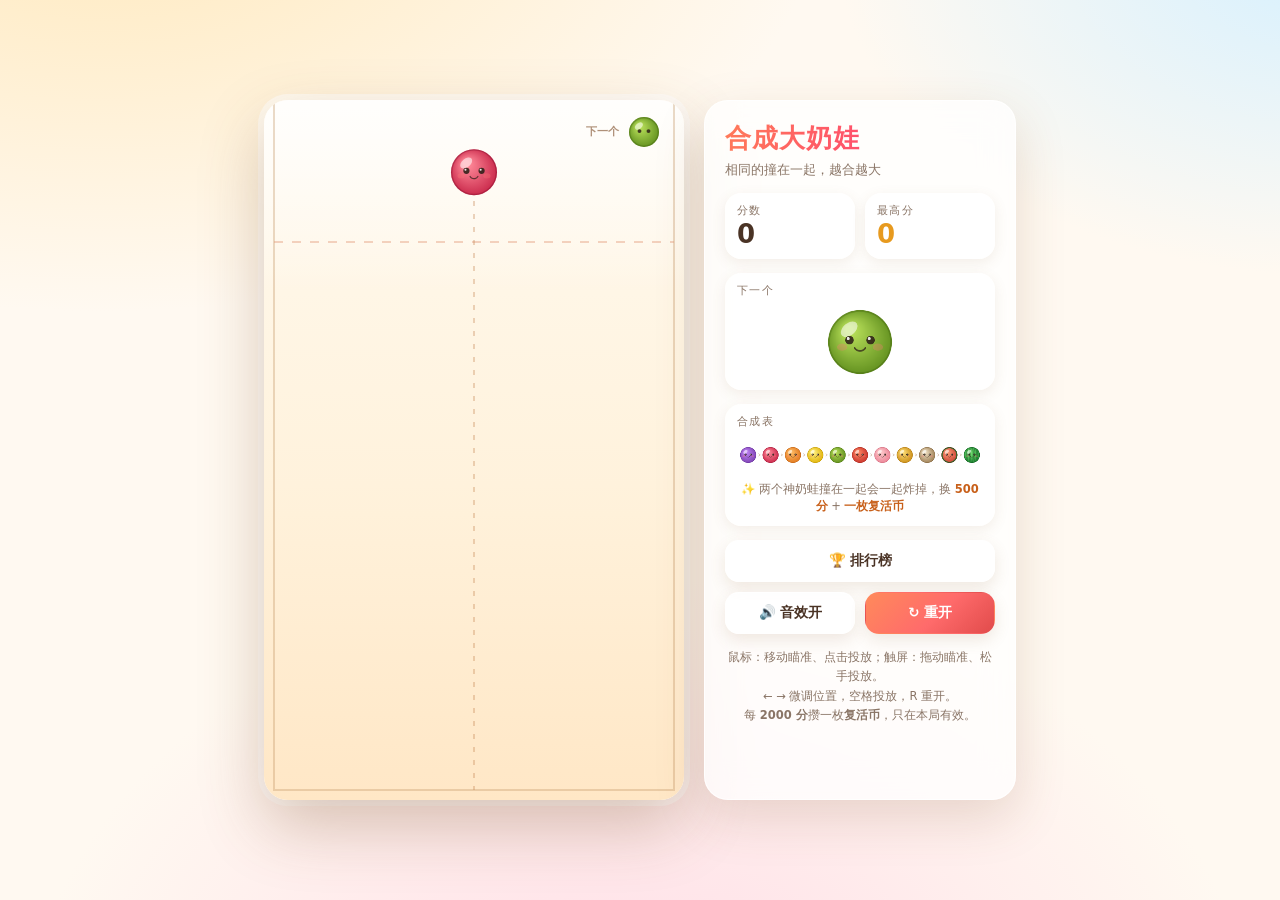
==== commit 0574f800: "Merge b9fb31987ff224e5bc814525cee6e253eeedd33b into 1c43d40b293b40224e913d3bc7f2dda24c9548e9" ====
--- a/index.html
+++ b/index.html
@@ -1,183 +1,201 @@
-<!DOCTYPE html>
-<html lang="zh-CN">
-<head>
-<meta charset="utf-8">
-<meta name="viewport" content="width=device-width, initial-scale=1, maximum-scale=1, user-scalable=no, viewport-fit=cover">
-<meta name="theme-color" content="#fff3e0">
-<meta name="mobile-web-app-capable" content="yes">
-<meta name="apple-mobile-web-app-capable" content="yes">
-<meta name="apple-mobile-web-app-status-bar-style" content="default">
-<meta name="apple-mobile-web-app-title" content="合成大奶娃">
-<meta name="description" content="合成大奶娃 · 纯前端小游戏：拖动瞄准、松手投放，相同的撞在一起合成更大的一只。">
-<!-- ↓ Monetag 站点验证：把后台给的 meta 标签粘在下面这一行 ↓ -->
-
-<title>合成大奶娃</title>
-<link rel="stylesheet" href="style.css">
-</head>
-<body>
-
-<main class="app">
-
-  <!-- ===== 游戏区 ===== -->
-  <section class="stage" id="stage">
-    <canvas id="game" aria-label="合成大奶娃游戏区域"></canvas>
-
-    <!-- 复活币：浮在棋盘左上角。
-         刻意不放进顶部信息条 —— 手机上面板是横向 flex，
-         多一个卡片会把「分数 / 最高分」挤到 52px 宽还折行（实测面板从 66px 涨到 102px）。
-         这里 pointer-events 关掉，永远不会挡住投放。 -->
-    <div class="revive-chip" id="reviveBadge" hidden>
-      <span class="revive-chip-ico" aria-hidden="true">🪙</span><span id="reviveCount">×0</span>
-    </div>
-
-    <div class="overlay" id="overlay">
-      <div class="dialog">
-
-        <!-- ===== 越线第一屏：有复活币时才出现 ===== -->
-        <div class="revive-ask" id="revivePrompt" hidden>
-          <div class="dialog-emoji">😵</div>
-          <h2>还能再救一下</h2>
-          <p class="dialog-score">本局得分 <strong id="reviveScore">0</strong></p>
-          <p class="revive-hint">清掉警戒线以上的水果，接着玩</p>
-          <div class="dialog-actions">
-            <button class="btn" id="giveUpBtn" type="button">不了，结束吧</button>
-            <button class="btn btn-revive" id="reviveBtn" type="button">🪙 用一枚复活币</button>
-          </div>
-          <p class="dialog-hint" id="reviveLeft">还剩 1 枚</p>
-        </div>
-
-        <!-- ===== 第二屏：正式结算 ===== -->
-        <div id="overPanel">
-          <div class="dialog-emoji">🍉</div>
-          <h2 id="overTitle">游戏结束</h2>
-          <p class="dialog-score">本局得分 <strong id="finalScore">0</strong></p>
-          <p class="dialog-best">最高分 <span id="finalBest">0</span></p>
-
-          <div class="submit-box" id="submitBox">
-            <p class="submit-msg" id="submitMsg">正在结算…</p>
-            <p class="my-name">昵称：<strong id="myNameLabel">默认用户</strong>
-              <button class="link-btn" id="editNameBtn" type="button">改昵称</button>
-            </p>
-            <button class="btn" id="submitBtn" type="button" hidden>重试提交</button>
-          </div>
-
-          <div class="dialog-actions">
-            <button class="btn" id="boardBtn2" type="button">🏆 排行榜</button>
-            <button class="btn btn-primary" id="restartBtn" type="button">再来一局</button>
-            <button class="btn btn-sponsor btn-wide" id="sponsorBtn" type="button">🌶️ 可以赏作者一包辣条嘛</button>
-          </div>
-          <p class="dialog-hint">按 R 键也可重新开始</p>
-        </div>
-
-      </div>
-    </div>
-  </section>
-
-  <!-- ===== 侧边面板 ===== -->
-  <aside class="panel">
-
-    <header class="panel-head">
-      <h1>合成大奶娃</h1>
-      <p class="subtitle">相同的撞在一起，越合越大</p>
-    </header>
-
-    <div class="stats">
-      <div class="stat">
-        <span class="stat-label">分数</span>
-        <strong class="stat-value" id="score">0</strong>
-      </div>
-      <div class="stat">
-        <span class="stat-label">最高分</span>
-        <strong class="stat-value stat-best" id="best">0</strong>
-      </div>
-    </div>
-
-    <div class="next-box">
-      <span class="box-label">下一个</span>
-      <canvas id="next" width="160" height="160" aria-label="下一个"></canvas>
-    </div>
-
-    <div class="chain-box">
-      <span class="box-label">合成表</span>
-      <canvas id="chain" width="680" height="112" aria-label="合成顺序"></canvas>
-      <p class="chain-note">✨ 两个神奶蛙撞在一起会一起炸掉，换 <strong>500 分</strong> + <strong>一枚复活币</strong></p>
-    </div>
-
-    <div class="actions">
-      <button class="btn btn-wide" id="boardBtn" type="button">
-        <span class="ico">🏆</span><span class="lbl">排行榜</span>
-      </button>
-      <button class="btn" id="soundBtn" type="button" aria-pressed="true">
-        <span class="ico">🔊</span><span class="lbl">音效开</span>
-      </button>
-      <button class="btn btn-primary" id="resetBtn" type="button" title="重新开始">
-        <span class="ico">↻</span><span class="lbl">重开</span>
-      </button>
-    </div>
-
-    <p class="tips">
-      鼠标：移动瞄准、点击投放；触屏：拖动瞄准、松手投放。<br>
-      ← → 微调位置，空格投放，R 重开。<br>
-      每 <strong>2000 分</strong>攒一枚<strong>复活币</strong>，只在本局有效。
-    </p>
-
-  </aside>
-
-</main>
-
-<!-- ===== 排行榜弹窗 ===== -->
-<div class="modal" id="boardModal" aria-hidden="true" role="dialog" aria-label="排行榜">
-  <div class="modal-card">
-    <header class="modal-head">
-      <h2>🏆 排行榜</h2>
-      <button class="icon-btn" id="boardClose" type="button" aria-label="关闭">✕</button>
-    </header>
-    <div class="nick-row">
-      <label class="nick-label" for="nickInput">我的昵称</label>
-      <input class="nick-input" id="nickInput" type="text" maxlength="12"
-             placeholder="默认用户" autocomplete="nickname" enterkeyhint="done">
-    </div>
-    <div class="board-tabs" role="tablist">
-      <button class="board-tab is-active" id="tabRecent" type="button" role="tab">最近高手</button>
-      <button class="board-tab" id="tabAllTime" type="button" role="tab">总榜 Top 20</button>
-    </div>
-    <div class="board-list" id="boardList"></div>
-    <footer class="modal-foot">
-      <span class="board-note" id="boardNote">只取最近 20 次提交，成绩会被后来的人挤下去</span>
-      <button class="btn" id="boardRefresh" type="button">刷新</button>
-    </footer>
-  </div>
-</div>
-
-<!-- ===== 赞助作者弹窗 ===== -->
-<div class="modal" id="sponsorModal" aria-hidden="true" role="dialog" aria-label="赞助作者">
-  <div class="modal-card">
-    <header class="modal-head">
-      <h2>🌶️ 请作者吃包辣条</h2>
-      <button class="icon-btn" id="sponsorClose" type="button" aria-label="关闭">✕</button>
-    </header>
-    <div class="sponsor-body">
-      <p class="sponsor-note">这游戏完全免费，也没有任何广告。<br>
-        要是它逗你笑了一下，赏作者一包辣条呗 🌶️</p>
-      <img class="sponsor-qr" src="assets/sponsor-qr.jpg" width="480" height="480"
-           alt="微信收款码" loading="lazy" decoding="async">
-      <p class="sponsor-hint">微信扫一扫 · 一包辣条 · 全凭心意</p>
-    </div>
-    <footer class="modal-foot">
-      <span class="board-note">谢谢每一位投喂的玩家 ❤️</span>
-      <button class="btn" id="sponsorOk" type="button">关闭</button>
-    </footer>
-  </div>
-</div>
-
-<!-- 碰撞形状数据（按贴图轮廓自动生成，由 tools/build_parts.py 产出） -->
-<script src="assets/fruits/parts.js"></script>
-<!-- 极模糊占位图（内联 data URL，由 tools/make_blur.py 产出）：贴图没到位时先画它 -->
-<script src="assets/fruits/blur.js"></script>
-<script src="game.js"></script>
-<!-- 排行榜 -->
-<script src="leaderboard.min.js"></script>
-<!-- 赞助作者 -->
-<script src="sponsor.js"></script>
-</body>
-</html>
+<!DOCTYPE html>
+<html lang="zh-CN">
+<head>
+<meta charset="utf-8">
+<meta name="viewport" content="width=device-width, initial-scale=1, maximum-scale=1, user-scalable=no, viewport-fit=cover">
+<meta name="theme-color" content="#fff3e0">
+<meta name="mobile-web-app-capable" content="yes">
+<meta name="apple-mobile-web-app-capable" content="yes">
+<meta name="apple-mobile-web-app-status-bar-style" content="default">
+<meta name="apple-mobile-web-app-title" content="合成大奶娃">
+<meta name="description" content="合成大奶娃 · 纯前端小游戏：拖动瞄准、松手投放，相同的撞在一起合成更大的一只。">
+<!-- ↓ Monetag 站点验证：把后台给的 meta 标签粘在下面这一行 ↓ -->
+
+<title>合成大奶娃</title>
+<link rel="stylesheet" href="style.css">
+</head>
+<body>
+
+<main class="app">
+
+  <!-- ===== 游戏区 ===== -->
+  <section class="stage" id="stage">
+    <canvas id="game" aria-label="合成大奶娃游戏区域"></canvas>
+
+    <!-- 复活币：浮在棋盘左上角。
+         刻意不放进顶部信息条 —— 手机上面板是横向 flex，
+         多一个卡片会把「分数 / 最高分」挤到 52px 宽还折行（实测面板从 66px 涨到 102px）。
+         这里 pointer-events 关掉，永远不会挡住投放。 -->
+    <div class="revive-chip" id="reviveBadge" hidden>
+      <span class="revive-chip-ico" aria-hidden="true">🪙</span><span id="reviveCount">×0</span>
+    </div>
+
+    <div class="overlay" id="overlay">
+      <div class="dialog">
+
+        <!-- ===== 越线第一屏：有复活币时才出现 ===== -->
+        <div class="revive-ask" id="revivePrompt" hidden>
+          <div class="dialog-emoji">😵</div>
+          <h2>还能再救一下</h2>
+          <p class="dialog-score">本局得分 <strong id="reviveScore">0</strong></p>
+          <p class="revive-hint">清掉警戒线以上的水果，接着玩</p>
+          <div class="dialog-actions">
+            <button class="btn" id="giveUpBtn" type="button">不了，结束吧</button>
+            <button class="btn btn-revive" id="reviveBtn" type="button">🪙 用一枚复活币</button>
+          </div>
+          <p class="dialog-hint" id="reviveLeft">还剩 1 枚</p>
+        </div>
+
+        <!-- ===== 第二屏：正式结算 ===== -->
+        <div id="overPanel">
+          <div class="dialog-emoji">🍉</div>
+          <h2 id="overTitle">游戏结束</h2>
+          <p class="dialog-score">本局得分 <strong id="finalScore">0</strong></p>
+          <p class="dialog-best">最高分 <span id="finalBest">0</span></p>
+
+          <div class="submit-box" id="submitBox">
+            <p class="submit-msg" id="submitMsg">正在结算…</p>
+            <p class="my-name">昵称：<strong id="myNameLabel">默认用户</strong>
+              <button class="link-btn" id="editNameBtn" type="button">改昵称</button>
+            </p>
+            <button class="btn" id="submitBtn" type="button" hidden>重试提交</button>
+          </div>
+
+          <div class="dialog-actions">
+            <button class="btn" id="replayBtn" type="button">🎬 重放存档</button>
+            <button class="btn" id="boardBtn2" type="button">🏆 排行榜</button>
+            <button class="btn btn-primary" id="restartBtn" type="button">再来一局</button>
+            <button class="btn btn-sponsor btn-wide" id="sponsorBtn" type="button">🌶️ 可以赏作者一包辣条嘛</button>
+          </div>
+          <p class="dialog-hint">按 R 键也可重新开始</p>
+        </div>
+
+      </div>
+    </div>
+
+    <!-- ===== 回放 HUD：看本地存档 / 看榜上某一局时才出现 ===== -->
+    <div class="replay-hud" id="replayHud" hidden>
+      <div class="replay-head">
+        <span class="replay-badge is-none" id="replayBadge">🎬 回放</span>
+        <span class="replay-title" id="replayTitle">存档回放</span>
+        <button class="icon-btn" id="replayClose" type="button" aria-label="退出回放">✕</button>
+      </div>
+      <p class="replay-score"><strong id="replayScore">0</strong><span id="replayClaimed"></span></p>
+      <div class="replay-bar"><i id="replayBar"></i></div>
+      <div class="replay-actions">
+        <button class="btn btn-sm" id="replayPause" type="button">⏸ 暂停</button>
+        <button class="btn btn-sm" id="replaySpeed" type="button">1×</button>
+        <button class="btn btn-sm" id="replayPrev" type="button" hidden>◀ 上一局</button>
+        <button class="btn btn-sm" id="replayNext" type="button" hidden>下一局 ▶</button>
+        <button class="btn btn-sm btn-primary" id="replayStop" type="button">退出回放</button>
+      </div>
+      <p class="replay-note" id="replayNote"></p>
+    </div>
+  </section>
+
+  <!-- ===== 侧边面板 ===== -->
+  <aside class="panel">
+
+    <header class="panel-head">
+      <h1>合成大奶娃</h1>
+      <p class="subtitle">相同的撞在一起，越合越大</p>
+    </header>
+
+    <div class="stats">
+      <div class="stat">
+        <span class="stat-label">分数</span>
+        <strong class="stat-value" id="score">0</strong>
+      </div>
+      <div class="stat">
+        <span class="stat-label">最高分</span>
+        <strong class="stat-value stat-best" id="best">0</strong>
+      </div>
+    </div>
+
+    <div class="next-box">
+      <span class="box-label">下一个</span>
+      <canvas id="next" width="160" height="160" aria-label="下一个"></canvas>
+    </div>
+
+    <div class="chain-box">
+      <span class="box-label">合成表</span>
+      <canvas id="chain" width="680" height="112" aria-label="合成顺序"></canvas>
+      <p class="chain-note">✨ 两个神奶蛙撞在一起会一起炸掉，换 <strong>500 分</strong> + <strong>一枚复活币</strong></p>
+    </div>
+
+    <div class="actions">
+      <button class="btn btn-wide" id="boardBtn" type="button">
+        <span class="ico">🏆</span><span class="lbl">排行榜</span>
+      </button>
+      <button class="btn" id="soundBtn" type="button" aria-pressed="true">
+        <span class="ico">🔊</span><span class="lbl">音效开</span>
+      </button>
+      <button class="btn btn-primary" id="resetBtn" type="button" title="重新开始">
+        <span class="ico">↻</span><span class="lbl">重开</span>
+      </button>
+    </div>
+
+    <p class="tips">
+      鼠标：移动瞄准、点击投放；触屏：拖动瞄准、松手投放。<br>
+      ← → 微调位置，空格投放，R 重开。<br>
+      每 <strong>2000 分</strong>攒一枚<strong>复活币</strong>，只在本局有效。
+    </p>
+
+  </aside>
+
+</main>
+
+<!-- ===== 排行榜弹窗 ===== -->
+<div class="modal" id="boardModal" aria-hidden="true" role="dialog" aria-label="排行榜">
+  <div class="modal-card">
+    <header class="modal-head">
+      <h2>🏆 最近高手榜</h2>
+      <button class="icon-btn" id="boardClose" type="button" aria-label="关闭">✕</button>
+    </header>
+    <div class="nick-row">
+      <label class="nick-label" for="nickInput">我的昵称</label>
+      <input class="nick-input" id="nickInput" type="text" maxlength="12"
+             placeholder="默认用户" autocomplete="nickname" enterkeyhint="done">
+    </div>
+    <div class="board-list" id="boardList"></div>
+    <footer class="modal-foot">
+      <span class="board-note">每条成绩都会重跑一遍回放，分数跑不出来就不算数</span>
+      <button class="btn" id="boardRefresh" type="button">刷新</button>
+    </footer>
+  </div>
+</div>
+
+<!-- ===== 赞助作者弹窗 ===== -->
+<div class="modal" id="sponsorModal" aria-hidden="true" role="dialog" aria-label="赞助作者">
+  <div class="modal-card">
+    <header class="modal-head">
+      <h2>🌶️ 请作者吃包辣条</h2>
+      <button class="icon-btn" id="sponsorClose" type="button" aria-label="关闭">✕</button>
+    </header>
+    <div class="sponsor-body">
+      <p class="sponsor-note">这游戏完全免费，也没有任何广告。<br>
+        要是它逗你笑了一下，赏作者一包辣条呗 🌶️</p>
+      <img class="sponsor-qr" src="assets/sponsor-qr.jpg" width="480" height="480"
+           alt="微信收款码" loading="lazy" decoding="async">
+      <p class="sponsor-hint">微信扫一扫 · 一包辣条 · 全凭心意</p>
+    </div>
+    <footer class="modal-foot">
+      <span class="board-note">谢谢每一位投喂的玩家 ❤️</span>
+      <button class="btn" id="sponsorOk" type="button">关闭</button>
+    </footer>
+  </div>
+</div>
+
+<!-- 碰撞形状数据（按贴图轮廓自动生成，由 tools/build_parts.py 产出） -->
+<script src="assets/fruits/parts.js"></script>
+<!-- 模拟核心（确定性，排行榜靠它重放验证），必须在 game.js 之前 -->
+<script src="sim.js"></script>
+<!-- 极模糊占位图（内联 data URL，由 tools/make_blur.py 产出）：贴图没到位时先画它 -->
+<script src="assets/fruits/blur.js"></script>
+<script src="game.js"></script>
+<!-- 排行榜：存整局回放，读的人自己重跑一遍验证分数 -->
+<script src="leaderboard.js"></script>
+<!-- 赞助作者 -->
+<script src="sponsor.js"></script>
+</body>
+</html>
--- a/style.css
+++ b/style.css
@@ -563,6 +563,142 @@
   gap: 10px;
 }
 
+/* ---------------- 回放 HUD ---------------- */
+
+/* 看存档 / 看榜上某一局时才出现，压在棋盘顶部当一条横幅。
+   用深色底是因为它盖在棋盘上，浅色会和果子糊在一起。 */
+.replay-hud {
+  position: absolute;
+  left: 8px;
+  right: 8px;
+  top: 8px;
+  z-index: 6;
+  padding: 9px 11px 11px;
+  border-radius: 16px;
+  background: rgba(30, 23, 17, .86);
+  color: #fff;
+  box-shadow: 0 8px 26px rgba(0, 0, 0, .3);
+  animation: replay-in .18s ease-out;
+}
+.replay-hud[hidden] { display: none; }
+@keyframes replay-in { from { opacity: 0; transform: translateY(-8px); } }
+@media (prefers-reduced-motion: reduce) { .replay-hud { animation: none; } }
+
+.replay-head {
+  display: flex;
+  align-items: center;
+  gap: 8px;
+}
+
+.replay-badge {
+  flex: 0 0 auto;
+  padding: 2px 7px;
+  border-radius: 999px;
+  font-size: 11.5px;
+  font-weight: 700;
+  background: rgba(255, 255, 255, .16);
+}
+/* 验证结论直接写在横幅上：❌ 的要一眼看见，✅ 的反而可以低调点 */
+.replay-badge.is-ok      { background: rgba(63, 191, 106, .9); }
+.replay-badge.is-bad     { background: #e0455a; }
+.replay-badge.is-pending { background: #f0b429; color: #3a2a08; }
+
+.replay-title {
+  flex: 1 1 auto;
+  min-width: 0;
+  font-size: 13px;
+  overflow: hidden;
+  text-overflow: ellipsis;
+  white-space: nowrap;
+  opacity: .88;
+}
+
+.replay-hud .icon-btn {
+  flex: 0 0 auto;
+  width: 26px;
+  height: 26px;
+  border-radius: 50%;
+  color: #fff;
+  background: rgba(255, 255, 255, .14);
+}
+
+.replay-score {
+  margin: 7px 0 6px;
+  font-size: 12px;
+  opacity: .8;
+}
+.replay-score strong {
+  margin-right: 6px;
+  font-size: 26px;
+  font-weight: 800;
+  font-variant-numeric: tabular-nums;
+  opacity: 1;
+}
+.replay-claimed { color: #ffb3a7; font-weight: 700; }
+
+.replay-bar {
+  height: 5px;
+  border-radius: 999px;
+  background: rgba(255, 255, 255, .16);
+  overflow: hidden;
+}
+.replay-bar i {
+  display: block;
+  height: 100%;
+  width: 0;
+  border-radius: 999px;
+  background: linear-gradient(90deg, #ffd76e, var(--brand));
+}
+
+.replay-actions {
+  display: flex;
+  flex-wrap: wrap;
+  gap: 7px;
+  margin-top: 9px;
+}
+.replay-actions .btn { padding: 7px 10px; font-size: 12.5px; }
+
+.replay-note {
+  margin: 7px 1px 0;
+  font-size: 11.5px;
+  line-height: 1.5;
+  color: rgba(255, 255, 255, .72);
+  overflow-wrap: anywhere;
+}
+
+/* 榜单每行右边的 ▶：想看这局到底怎么打的，点它。
+   有回放的行才有这个按钮 —— 没有回放的行根本不进榜。 */
+.board-play {
+  flex: 0 0 auto;
+  width: 30px;
+  height: 30px;
+  padding: 0;
+  border: 1px solid rgba(140, 96, 56, .18);
+  border-radius: 50%;
+  background: #fff;
+  color: var(--brand);
+  font-size: 11px;
+  line-height: 1;
+  cursor: pointer;
+  box-shadow: 0 2px 6px rgba(140, 96, 56, .14);
+  transition: transform .12s ease, box-shadow .12s ease;
+}
+.board-play:hover { transform: scale(1.1); box-shadow: 0 5px 12px rgba(140, 96, 56, .22); }
+.board-play:active { transform: scale(.96); }
+
+/* 没通过校验的那行：▶ 反而做得更显眼 —— 越可疑，越该让人点进去亲眼看 */
+.board-row.is-fake .board-play {
+  color: #fff;
+  border-color: transparent;
+  background: var(--brand);
+  box-shadow: 0 4px 12px rgba(224, 69, 90, .45);
+}
+
+/* 一行里塞得下就别换行（窄屏上 5 个按钮会挤爆） */
+@media (max-width: 520px) {
+  .replay-actions .btn { flex: 1 1 auto; }
+}
+
 /* ---------------- 排行榜弹窗 ---------------- */
 
 .modal {
@@ -632,36 +768,6 @@
   padding: 2px;
 }
 
-/* ---------------- 榜单切换标签（最近 / 总榜） ---------------- */
-
-.board-tabs {
-  display: flex;
-  gap: 8px;
-  margin-bottom: 10px;
-}
-
-.board-tab {
-  flex: 1;
-  min-height: 40px;
-  font: inherit;
-  font-size: 14px;
-  font-weight: 600;
-  color: var(--ink-soft);
-  border: 1px solid rgba(176, 138, 104, .35);
-  border-radius: 12px;
-  background: rgba(255, 255, 255, .55);
-  cursor: pointer;
-  transition: background .15s ease, color .15s ease, border-color .15s ease;
-}
-
-.board-tab:hover { background: rgba(255, 255, 255, .85); }
-
-.board-tab.is-active {
-  color: #fff;
-  border-color: transparent;
-  background: linear-gradient(135deg, #ff8a5b, var(--brand) 55%, var(--brand-dark));
-}
-
 .board-empty {
   margin: 28px 8px;
   font-size: 13px;
@@ -717,6 +823,43 @@
   outline: 2px solid var(--brand);
   outline-offset: -2px;
 }
+
+/* 顶部的「正在重跑验证」提示条 */
+.board-checking {
+  margin: 0 2px 8px;
+  padding: 7px 10px;
+  border-radius: 10px;
+  font-size: 12px;
+  text-align: center;
+  color: var(--ink-soft);
+  background: rgba(255, 245, 220, .85);
+  animation: board-pulse 1.4s ease-in-out infinite;
+}
+@keyframes board-pulse { 50% { opacity: .55; } }
+@media (prefers-reduced-motion: reduce) { .board-checking { animation: none; } }
+
+/* 验证状态：⏳ 待验证 / ✅ 分数复现成功 / ❌ 跑不出来 */
+.board-verify {
+  flex: 0 0 auto;
+  font-size: 13px;
+  line-height: 1;
+}
+.board-verify.is-ok   { filter: none; }
+.board-verify.is-bad  { filter: none; }
+.board-verify.is-pending { opacity: .55; }
+
+/* 没验出来的成绩：压暗 + 划掉，明确「这个数不算」 */
+.board-row.is-fake {
+  background: #f4f2ef;
+  box-shadow: none;
+}
+.board-row.is-fake .board-name,
+.board-row.is-fake .board-score {
+  text-decoration: line-through;
+  color: var(--ink-soft);
+}
+.board-row.is-fake .board-score { font-weight: 600; }
+.board-row.is-fake .board-rank { opacity: .5; }
 
 .modal-foot {
   display: flex;
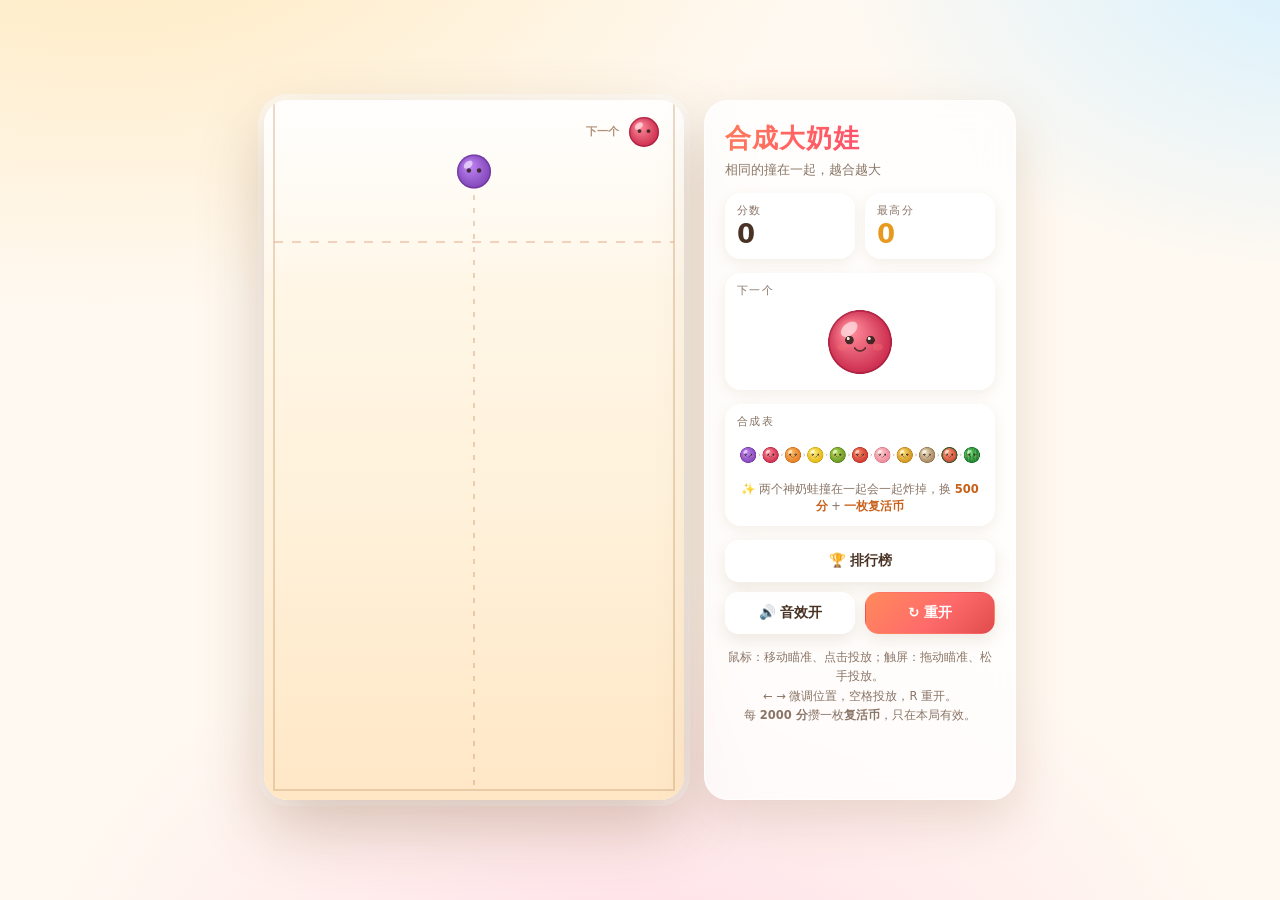
==== commit 9fa5354b: "前端文件移入 v1/，根目录改为跳转页（1/4 新增 v1/ 页面、榜单、赞助与工具）" ====
--- a/index.html
+++ b/index.html
@@ -2,200 +2,31 @@
 <html lang="zh-CN">
 <head>
 <meta charset="utf-8">
-<meta name="viewport" content="width=device-width, initial-scale=1, maximum-scale=1, user-scalable=no, viewport-fit=cover">
+<meta name="viewport" content="width=device-width, initial-scale=1, viewport-fit=cover">
 <meta name="theme-color" content="#fff3e0">
-<meta name="mobile-web-app-capable" content="yes">
-<meta name="apple-mobile-web-app-capable" content="yes">
-<meta name="apple-mobile-web-app-status-bar-style" content="default">
-<meta name="apple-mobile-web-app-title" content="合成大奶娃">
-<meta name="description" content="合成大奶娃 · 纯前端小游戏：拖动瞄准、松手投放，相同的撞在一起合成更大的一只。">
-<!-- ↓ Monetag 站点验证：把后台给的 meta 标签粘在下面这一行 ↓ -->
-
-<title>合成大奶娃</title>
-<link rel="stylesheet" href="style.css">
+<meta name="robots" content="noindex">
+<!-- 前端文件都在 v1/ 里：这里只做跳转，别把游戏内容放在根目录 -->
+<meta http-equiv="refresh" content="0; url=./v1/">
+<link rel="canonical" href="https://yhsome.github.io/BigNaiWa/v1/">
+<title>合成大奶娃 · 正在前往 v1</title>
+<style>
+  html, body { margin: 0; height: 100%; }
+  body {
+    display: flex; align-items: center; justify-content: center;
+    background: linear-gradient(#fff8ee, #ffe7c6);
+    color: #6b5136;
+    font: 16px/1.7 "PingFang SC", "Microsoft YaHei", system-ui, sans-serif;
+    text-align: center;
+  }
+  a { color: #f4623a; font-weight: 700; }
+</style>
+<script>
+  /* 0 秒 meta 跳转 + 这里兜底：file:// 直接双击打开、或个别浏览器不执行 meta 时也能跳 */
+  location.replace('./v1/' + location.search + location.hash);
+</script>
 </head>
 <body>
-
-<main class="app">
-
-  <!-- ===== 游戏区 ===== -->
-  <section class="stage" id="stage">
-    <canvas id="game" aria-label="合成大奶娃游戏区域"></canvas>
-
-    <!-- 复活币：浮在棋盘左上角。
-         刻意不放进顶部信息条 —— 手机上面板是横向 flex，
-         多一个卡片会把「分数 / 最高分」挤到 52px 宽还折行（实测面板从 66px 涨到 102px）。
-         这里 pointer-events 关掉，永远不会挡住投放。 -->
-    <div class="revive-chip" id="reviveBadge" hidden>
-      <span class="revive-chip-ico" aria-hidden="true">🪙</span><span id="reviveCount">×0</span>
-    </div>
-
-    <div class="overlay" id="overlay">
-      <div class="dialog">
-
-        <!-- ===== 越线第一屏：有复活币时才出现 ===== -->
-        <div class="revive-ask" id="revivePrompt" hidden>
-          <div class="dialog-emoji">😵</div>
-          <h2>还能再救一下</h2>
-          <p class="dialog-score">本局得分 <strong id="reviveScore">0</strong></p>
-          <p class="revive-hint">清掉警戒线以上的水果，接着玩</p>
-          <div class="dialog-actions">
-            <button class="btn" id="giveUpBtn" type="button">不了，结束吧</button>
-            <button class="btn btn-revive" id="reviveBtn" type="button">🪙 用一枚复活币</button>
-          </div>
-          <p class="dialog-hint" id="reviveLeft">还剩 1 枚</p>
-        </div>
-
-        <!-- ===== 第二屏：正式结算 ===== -->
-        <div id="overPanel">
-          <div class="dialog-emoji">🍉</div>
-          <h2 id="overTitle">游戏结束</h2>
-          <p class="dialog-score">本局得分 <strong id="finalScore">0</strong></p>
-          <p class="dialog-best">最高分 <span id="finalBest">0</span></p>
-
-          <div class="submit-box" id="submitBox">
-            <p class="submit-msg" id="submitMsg">正在结算…</p>
-            <p class="my-name">昵称：<strong id="myNameLabel">默认用户</strong>
-              <button class="link-btn" id="editNameBtn" type="button">改昵称</button>
-            </p>
-            <button class="btn" id="submitBtn" type="button" hidden>重试提交</button>
-          </div>
-
-          <div class="dialog-actions">
-            <button class="btn" id="replayBtn" type="button">🎬 重放存档</button>
-            <button class="btn" id="boardBtn2" type="button">🏆 排行榜</button>
-            <button class="btn btn-primary" id="restartBtn" type="button">再来一局</button>
-            <button class="btn btn-sponsor btn-wide" id="sponsorBtn" type="button">🌶️ 可以赏作者一包辣条嘛</button>
-          </div>
-          <p class="dialog-hint">按 R 键也可重新开始</p>
-        </div>
-
-      </div>
-    </div>
-
-    <!-- ===== 回放 HUD：看本地存档 / 看榜上某一局时才出现 ===== -->
-    <div class="replay-hud" id="replayHud" hidden>
-      <div class="replay-head">
-        <span class="replay-badge is-none" id="replayBadge">🎬 回放</span>
-        <span class="replay-title" id="replayTitle">存档回放</span>
-        <button class="icon-btn" id="replayClose" type="button" aria-label="退出回放">✕</button>
-      </div>
-      <p class="replay-score"><strong id="replayScore">0</strong><span id="replayClaimed"></span></p>
-      <div class="replay-bar"><i id="replayBar"></i></div>
-      <div class="replay-actions">
-        <button class="btn btn-sm" id="replayPause" type="button">⏸ 暂停</button>
-        <button class="btn btn-sm" id="replaySpeed" type="button">1×</button>
-        <button class="btn btn-sm" id="replayPrev" type="button" hidden>◀ 上一局</button>
-        <button class="btn btn-sm" id="replayNext" type="button" hidden>下一局 ▶</button>
-        <button class="btn btn-sm btn-primary" id="replayStop" type="button">退出回放</button>
-      </div>
-      <p class="replay-note" id="replayNote"></p>
-    </div>
-  </section>
-
-  <!-- ===== 侧边面板 ===== -->
-  <aside class="panel">
-
-    <header class="panel-head">
-      <h1>合成大奶娃</h1>
-      <p class="subtitle">相同的撞在一起，越合越大</p>
-    </header>
-
-    <div class="stats">
-      <div class="stat">
-        <span class="stat-label">分数</span>
-        <strong class="stat-value" id="score">0</strong>
-      </div>
-      <div class="stat">
-        <span class="stat-label">最高分</span>
-        <strong class="stat-value stat-best" id="best">0</strong>
-      </div>
-    </div>
-
-    <div class="next-box">
-      <span class="box-label">下一个</span>
-      <canvas id="next" width="160" height="160" aria-label="下一个"></canvas>
-    </div>
-
-    <div class="chain-box">
-      <span class="box-label">合成表</span>
-      <canvas id="chain" width="680" height="112" aria-label="合成顺序"></canvas>
-      <p class="chain-note">✨ 两个神奶蛙撞在一起会一起炸掉，换 <strong>500 分</strong> + <strong>一枚复活币</strong></p>
-    </div>
-
-    <div class="actions">
-      <button class="btn btn-wide" id="boardBtn" type="button">
-        <span class="ico">🏆</span><span class="lbl">排行榜</span>
-      </button>
-      <button class="btn" id="soundBtn" type="button" aria-pressed="true">
-        <span class="ico">🔊</span><span class="lbl">音效开</span>
-      </button>
-      <button class="btn btn-primary" id="resetBtn" type="button" title="重新开始">
-        <span class="ico">↻</span><span class="lbl">重开</span>
-      </button>
-    </div>
-
-    <p class="tips">
-      鼠标：移动瞄准、点击投放；触屏：拖动瞄准、松手投放。<br>
-      ← → 微调位置，空格投放，R 重开。<br>
-      每 <strong>2000 分</strong>攒一枚<strong>复活币</strong>，只在本局有效。
-    </p>
-
-  </aside>
-
-</main>
-
-<!-- ===== 排行榜弹窗 ===== -->
-<div class="modal" id="boardModal" aria-hidden="true" role="dialog" aria-label="排行榜">
-  <div class="modal-card">
-    <header class="modal-head">
-      <h2>🏆 最近高手榜</h2>
-      <button class="icon-btn" id="boardClose" type="button" aria-label="关闭">✕</button>
-    </header>
-    <div class="nick-row">
-      <label class="nick-label" for="nickInput">我的昵称</label>
-      <input class="nick-input" id="nickInput" type="text" maxlength="12"
-             placeholder="默认用户" autocomplete="nickname" enterkeyhint="done">
-    </div>
-    <div class="board-list" id="boardList"></div>
-    <footer class="modal-foot">
-      <span class="board-note">每条成绩都会重跑一遍回放，分数跑不出来就不算数</span>
-      <button class="btn" id="boardRefresh" type="button">刷新</button>
-    </footer>
-  </div>
-</div>
-
-<!-- ===== 赞助作者弹窗 ===== -->
-<div class="modal" id="sponsorModal" aria-hidden="true" role="dialog" aria-label="赞助作者">
-  <div class="modal-card">
-    <header class="modal-head">
-      <h2>🌶️ 请作者吃包辣条</h2>
-      <button class="icon-btn" id="sponsorClose" type="button" aria-label="关闭">✕</button>
-    </header>
-    <div class="sponsor-body">
-      <p class="sponsor-note">这游戏完全免费，也没有任何广告。<br>
-        要是它逗你笑了一下，赏作者一包辣条呗 🌶️</p>
-      <img class="sponsor-qr" src="assets/sponsor-qr.jpg" width="480" height="480"
-           alt="微信收款码" loading="lazy" decoding="async">
-      <p class="sponsor-hint">微信扫一扫 · 一包辣条 · 全凭心意</p>
-    </div>
-    <footer class="modal-foot">
-      <span class="board-note">谢谢每一位投喂的玩家 ❤️</span>
-      <button class="btn" id="sponsorOk" type="button">关闭</button>
-    </footer>
-  </div>
-</div>
-
-<!-- 碰撞形状数据（按贴图轮廓自动生成，由 tools/build_parts.py 产出） -->
-<script src="assets/fruits/parts.js"></script>
-<!-- 模拟核心（确定性，排行榜靠它重放验证），必须在 game.js 之前 -->
-<script src="sim.js"></script>
-<!-- 极模糊占位图（内联 data URL，由 tools/make_blur.py 产出）：贴图没到位时先画它 -->
-<script src="assets/fruits/blur.js"></script>
-<script src="game.js"></script>
-<!-- 排行榜：存整局回放，读的人自己重跑一遍验证分数 -->
-<script src="leaderboard.js"></script>
-<!-- 赞助作者 -->
-<script src="sponsor.js"></script>
+  <p>正在打开《合成大奶娃》…<br>
+     没有自动跳转的话，点 <a href="./v1/">这里</a>。</p>
 </body>
 </html>
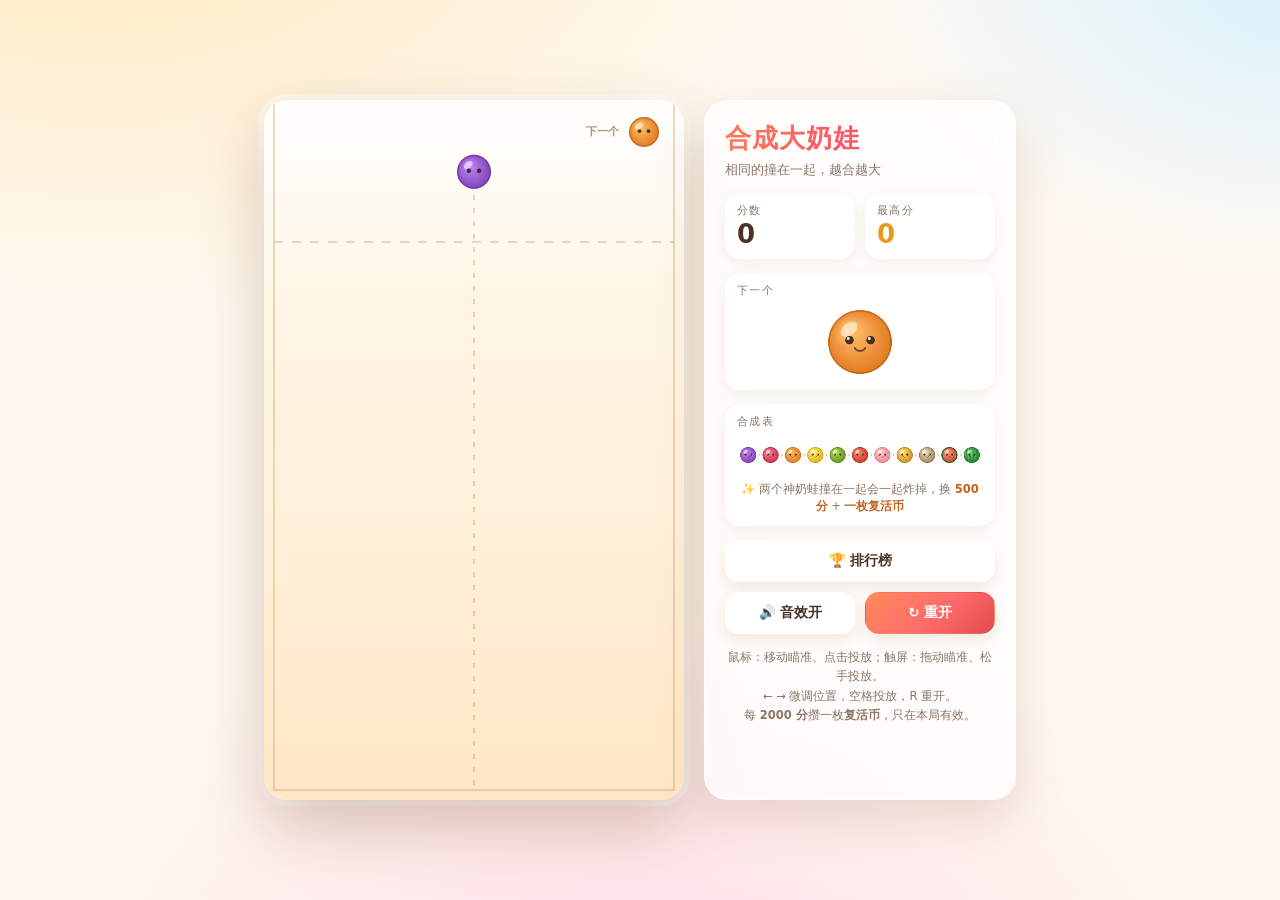
==== commit 5626deb7: "清死代码：没人用的导出、样式、注释和参数 - game.js：__DNW__ 调试句柄里 resizeCanvas / shapeOf / settle / askRevive /   paintRe" ====
--- a/index.html
+++ b/index.html
@@ -2,31 +2,198 @@
 <html lang="zh-CN">
 <head>
 <meta charset="utf-8">
-<meta name="viewport" content="width=device-width, initial-scale=1, viewport-fit=cover">
+<meta name="viewport" content="width=device-width, initial-scale=1, maximum-scale=1, user-scalable=no, viewport-fit=cover">
 <meta name="theme-color" content="#fff3e0">
-<meta name="robots" content="noindex">
-<!-- 前端文件都在 v1/ 里：这里只做跳转，别把游戏内容放在根目录 -->
-<meta http-equiv="refresh" content="0; url=./v1/">
-<link rel="canonical" href="https://yhsome.github.io/BigNaiWa/v1/">
-<title>合成大奶娃 · 正在前往 v1</title>
-<style>
-  html, body { margin: 0; height: 100%; }
-  body {
-    display: flex; align-items: center; justify-content: center;
-    background: linear-gradient(#fff8ee, #ffe7c6);
-    color: #6b5136;
-    font: 16px/1.7 "PingFang SC", "Microsoft YaHei", system-ui, sans-serif;
-    text-align: center;
-  }
-  a { color: #f4623a; font-weight: 700; }
-</style>
-<script>
-  /* 0 秒 meta 跳转 + 这里兜底：file:// 直接双击打开、或个别浏览器不执行 meta 时也能跳 */
-  location.replace('./v1/' + location.search + location.hash);
-</script>
+<meta name="mobile-web-app-capable" content="yes">
+<meta name="apple-mobile-web-app-capable" content="yes">
+<meta name="apple-mobile-web-app-status-bar-style" content="default">
+<meta name="apple-mobile-web-app-title" content="合成大奶娃">
+<meta name="description" content="合成大奶娃 · 纯前端小游戏：拖动瞄准、松手投放，相同的撞在一起合成更大的一只。">
+<title>合成大奶娃</title>
+<link rel="stylesheet" href="style.css">
 </head>
 <body>
-  <p>正在打开《合成大奶娃》…<br>
-     没有自动跳转的话，点 <a href="./v1/">这里</a>。</p>
+
+<main class="app">
+
+  <!-- ===== 游戏区 ===== -->
+  <section class="stage" id="stage">
+    <canvas id="game" aria-label="合成大奶娃游戏区域"></canvas>
+
+    <!-- 复活币：浮在棋盘左上角。
+         刻意不放进顶部信息条 —— 手机上面板是横向 flex，
+         多一个卡片会把「分数 / 最高分」挤到 52px 宽还折行（实测面板从 66px 涨到 102px）。
+         这里 pointer-events 关掉，永远不会挡住投放。 -->
+    <div class="revive-chip" id="reviveBadge" hidden>
+      <span class="revive-chip-ico" aria-hidden="true">🪙</span><span id="reviveCount">×0</span>
+    </div>
+
+    <div class="overlay" id="overlay">
+      <div class="dialog">
+
+        <!-- ===== 越线第一屏：有复活币时才出现 ===== -->
+        <div class="revive-ask" id="revivePrompt" hidden>
+          <div class="dialog-emoji">😵</div>
+          <h2>还能再救一下</h2>
+          <p class="dialog-score">本局得分 <strong id="reviveScore">0</strong></p>
+          <p class="revive-hint">清掉警戒线以上的水果，接着玩</p>
+          <div class="dialog-actions">
+            <button class="btn" id="giveUpBtn" type="button">不了，结束吧</button>
+            <button class="btn btn-revive" id="reviveBtn" type="button">🪙 用一枚复活币</button>
+          </div>
+          <p class="dialog-hint" id="reviveLeft">还剩 1 枚</p>
+        </div>
+
+        <!-- ===== 第二屏：正式结算 ===== -->
+        <div id="overPanel">
+          <div class="dialog-emoji">🍉</div>
+          <h2 id="overTitle">游戏结束</h2>
+          <p class="dialog-score">本局得分 <strong id="finalScore">0</strong></p>
+          <p class="dialog-best">最高分 <span id="finalBest">0</span></p>
+
+          <div class="submit-box" id="submitBox">
+            <p class="submit-msg" id="submitMsg">正在结算…</p>
+            <p class="my-name">昵称：<strong id="myNameLabel">默认用户</strong>
+              <button class="link-btn" id="editNameBtn" type="button">改昵称</button>
+            </p>
+            <button class="btn" id="submitBtn" type="button" hidden>重试提交</button>
+          </div>
+
+          <div class="dialog-actions">
+            <button class="btn" id="replayBtn" type="button">🎬 重放存档</button>
+            <button class="btn" id="boardBtn2" type="button">🏆 排行榜</button>
+            <button class="btn btn-primary" id="restartBtn" type="button">再来一局</button>
+            <button class="btn btn-sponsor btn-wide" id="sponsorBtn" type="button">🌶️ 可以赏作者一包辣条嘛</button>
+          </div>
+          <p class="dialog-hint">按 R 键也可重新开始</p>
+        </div>
+
+      </div>
+    </div>
+
+    <!-- ===== 回放 HUD：看本地存档 / 看榜上某一局时才出现 ===== -->
+    <div class="replay-hud" id="replayHud" hidden>
+      <div class="replay-head">
+        <span class="replay-badge is-none" id="replayBadge">🎬 回放</span>
+        <span class="replay-title" id="replayTitle">存档回放</span>
+        <button class="icon-btn" id="replayClose" type="button" aria-label="退出回放">✕</button>
+      </div>
+      <p class="replay-score"><strong id="replayScore">0</strong><span id="replayClaimed"></span></p>
+      <div class="replay-bar"><i id="replayBar"></i></div>
+      <div class="replay-actions">
+        <button class="btn btn-sm" id="replayPause" type="button">⏸ 暂停</button>
+        <button class="btn btn-sm" id="replaySpeed" type="button">1×</button>
+        <button class="btn btn-sm" id="replayPrev" type="button" hidden>◀ 上一局</button>
+        <button class="btn btn-sm" id="replayNext" type="button" hidden>下一局 ▶</button>
+        <button class="btn btn-sm btn-primary" id="replayStop" type="button">退出回放</button>
+      </div>
+      <p class="replay-note" id="replayNote"></p>
+    </div>
+  </section>
+
+  <!-- ===== 侧边面板 ===== -->
+  <aside class="panel">
+
+    <header class="panel-head">
+      <h1>合成大奶娃</h1>
+      <p class="subtitle">相同的撞在一起，越合越大</p>
+    </header>
+
+    <div class="stats">
+      <div class="stat">
+        <span class="stat-label">分数</span>
+        <strong class="stat-value" id="score">0</strong>
+      </div>
+      <div class="stat">
+        <span class="stat-label">最高分</span>
+        <strong class="stat-value stat-best" id="best">0</strong>
+      </div>
+    </div>
+
+    <div class="next-box">
+      <span class="box-label">下一个</span>
+      <canvas id="next" width="160" height="160" aria-label="下一个"></canvas>
+    </div>
+
+    <div class="chain-box">
+      <span class="box-label">合成表</span>
+      <canvas id="chain" width="680" height="112" aria-label="合成顺序"></canvas>
+      <p class="chain-note">✨ 两个神奶蛙撞在一起会一起炸掉，换 <strong>500 分</strong> + <strong>一枚复活币</strong></p>
+    </div>
+
+    <div class="actions">
+      <button class="btn btn-wide" id="boardBtn" type="button">
+        <span class="ico">🏆</span><span class="lbl">排行榜</span>
+      </button>
+      <button class="btn" id="soundBtn" type="button" aria-pressed="true">
+        <span class="ico">🔊</span><span class="lbl">音效开</span>
+      </button>
+      <button class="btn btn-primary" id="resetBtn" type="button" title="重新开始">
+        <span class="ico">↻</span><span class="lbl">重开</span>
+      </button>
+    </div>
+
+    <p class="tips">
+      鼠标：移动瞄准、点击投放；触屏：拖动瞄准、松手投放。<br>
+      ← → 微调位置，空格投放，R 重开。<br>
+      每 <strong>2000 分</strong>攒一枚<strong>复活币</strong>，只在本局有效。
+    </p>
+
+  </aside>
+
+</main>
+
+<!-- ===== 排行榜弹窗 ===== -->
+<div class="modal" id="boardModal" aria-hidden="true" role="dialog" aria-label="排行榜">
+  <div class="modal-card">
+    <header class="modal-head">
+      <h2>🏆 最近高手榜</h2>
+      <button class="icon-btn" id="boardClose" type="button" aria-label="关闭">✕</button>
+    </header>
+    <div class="nick-row">
+      <label class="nick-label" for="nickInput">我的昵称</label>
+      <input class="nick-input" id="nickInput" type="text" maxlength="12"
+             placeholder="默认用户" autocomplete="nickname" enterkeyhint="done">
+    </div>
+    <div class="board-list" id="boardList"></div>
+    <footer class="modal-foot">
+      <span class="board-note">每条成绩都会重跑一遍回放，分数跑不出来就不算数</span>
+      <button class="btn" id="boardRefresh" type="button">刷新</button>
+    </footer>
+  </div>
+</div>
+
+<!-- ===== 赞助作者弹窗 ===== -->
+<div class="modal" id="sponsorModal" aria-hidden="true" role="dialog" aria-label="赞助作者">
+  <div class="modal-card">
+    <header class="modal-head">
+      <h2>🌶️ 请作者吃包辣条</h2>
+      <button class="icon-btn" id="sponsorClose" type="button" aria-label="关闭">✕</button>
+    </header>
+    <div class="sponsor-body">
+      <p class="sponsor-note">这游戏完全免费，也没有任何广告。<br>
+        要是它逗你笑了一下，赏作者一包辣条呗 🌶️</p>
+      <img class="sponsor-qr" src="assets/sponsor-qr.jpg" width="480" height="480"
+           alt="微信收款码" loading="lazy" decoding="async">
+      <p class="sponsor-hint">微信扫一扫 · 一包辣条 · 全凭心意</p>
+    </div>
+    <footer class="modal-foot">
+      <span class="board-note">谢谢每一位投喂的玩家 ❤️</span>
+      <button class="btn" id="sponsorOk" type="button">关闭</button>
+    </footer>
+  </div>
+</div>
+
+<!-- 碰撞形状数据（按贴图轮廓自动生成，由 tools/build_parts.py 产出） -->
+<script src="assets/fruits/parts.js"></script>
+<!-- 模拟核心（确定性，排行榜靠它重放验证），必须在 game.js 之前 -->
+<script src="sim.js"></script>
+<!-- 极模糊占位图（内联 data URL，由 tools/make_blur.py 产出）：贴图没到位时先画它 -->
+<script src="assets/fruits/blur.js"></script>
+<script src="game.js"></script>
+<!-- 排行榜：存整局回放，读的人自己重跑一遍验证分数 -->
+<script src="leaderboard.js"></script>
+<!-- 赞助作者 -->
+<script src="sponsor.js"></script>
 </body>
 </html>
--- a/style.css
+++ b/style.css
@@ -0,0 +1,1071 @@
+/* ============================================================
+   合成大奶娃 · 样式表
+   ============================================================ */
+
+:root {
+  --ink:        #4a3325;
+  --ink-soft:   #8a7566;
+  --cream:      #fff7ec;
+  --brand:      #ff6b6b;
+  --brand-dark: #e14b4b;
+  --card:       rgba(255, 255, 255, .74);
+  --shadow:     0 18px 50px rgba(126, 84, 44, .18);
+
+  /* 手机浏览器地址栏会吃掉 vh，dvh 更准；不支持的浏览器自动退回 vh */
+  --vh:         100vh;
+  --safe-t:     env(safe-area-inset-top, 0px);
+  --safe-b:     env(safe-area-inset-bottom, 0px);
+  --safe-l:     env(safe-area-inset-left, 0px);
+  --safe-r:     env(safe-area-inset-right, 0px);
+}
+
+@supports (height: 100dvh) {
+  :root { --vh: 100dvh; }
+}
+
+* { box-sizing: border-box; }
+
+/* hidden 属性必须真的隐藏。
+   浏览器默认只给 [hidden] { display: none }（权重 0,1,0），
+   一旦某个类也写了 display（比如 .revive-chip { display: inline-flex }），
+   同权重、后写的赢 —— hidden 就静默失效了，元素还挂在那儿。 */
+[hidden] { display: none !important; }
+
+html, body {
+  height: 100%;
+  overscroll-behavior: none;   /* 禁掉下拉刷新 / 橡皮筋 */
+}
+
+body {
+  margin: 0;
+  padding: 16px;
+  color: var(--ink);
+  font-family: "PingFang SC", "Hiragino Sans GB", "Microsoft YaHei",
+               system-ui, -apple-system, "Segoe UI", Roboto, sans-serif;
+  background:
+    radial-gradient(1200px 700px at 8% -12%,  #ffe9bd 0%, transparent 60%),
+    radial-gradient(900px 600px at 104% -6%,  #d5f0ff 0%, transparent 55%),
+    radial-gradient(1000px 780px at 50% 118%, #ffdbe6 0%, transparent 62%),
+    #fff9f1;
+  display: grid;
+  place-items: center;
+  overflow: hidden;
+  touch-action: manipulation;          /* 干掉双击缩放 */
+  -webkit-tap-highlight-color: transparent;
+  -webkit-text-size-adjust: 100%;
+}
+
+/* ---------------- 布局 ---------------- */
+
+.app {
+  display: flex;
+  align-items: stretch;
+  gap: 20px;
+  max-height: 100%;
+}
+
+/* ---------------- 游戏区 ---------------- */
+
+.stage {
+  position: relative;
+  height: min(86vh, 700px);
+  aspect-ratio: 420 / 700;
+  flex: 0 0 auto;
+  border-radius: 24px;
+  background: #fff3df;
+  overflow: hidden;
+  cursor: pointer;
+  user-select: none;
+  touch-action: none;
+  box-shadow:
+    0 26px 64px rgba(122, 80, 40, .30),
+    0 0 0 1px rgba(255, 255, 255, .7) inset,
+    0 0 0 6px rgba(255, 255, 255, .55);
+}
+
+.stage:active { cursor: grabbing; }
+
+#game {
+  display: block;
+  width: 100%;
+  height: 100%;
+}
+
+/* ---------------- 结束遮罩 ---------------- */
+
+.overlay {
+  position: absolute;
+  inset: 0;
+  display: grid;
+  place-items: center;
+  padding: 24px;
+  background: rgba(70, 42, 24, .5);
+  backdrop-filter: blur(7px);
+  -webkit-backdrop-filter: blur(7px);
+  opacity: 0;
+  pointer-events: none;
+  transition: opacity .28s ease;
+}
+
+.overlay.show {
+  opacity: 1;
+  pointer-events: auto;
+}
+
+.dialog {
+  width: 100%;
+  padding: 26px 22px;
+  border-radius: 22px;
+  text-align: center;
+  background: rgba(255, 252, 246, .96);
+  box-shadow: 0 20px 46px rgba(60, 32, 12, .32);
+  transform: translateY(14px) scale(.96);
+  transition: transform .32s cubic-bezier(.2, .9, .3, 1.4);
+}
+
+.overlay.show .dialog { transform: none; }
+
+.dialog-emoji {
+  font-size: 46px;
+  line-height: 1;
+  margin-bottom: 6px;
+}
+
+.dialog h2 {
+  margin: 0 0 12px;
+  font-size: 24px;
+  letter-spacing: .06em;
+}
+
+.dialog-score {
+  margin: 0 0 4px;
+  font-size: 15px;
+  color: var(--ink-soft);
+}
+
+.dialog-score strong {
+  font-size: 30px;
+  color: var(--brand);
+  font-variant-numeric: tabular-nums;
+}
+
+.dialog-best {
+  margin: 0 0 18px;
+  font-size: 13px;
+  color: var(--ink-soft);
+}
+
+.dialog-hint {
+  margin: 12px 0 0;
+  font-size: 12px;
+  color: var(--ink-soft);
+}
+
+/* ---------------- 赞助作者弹窗 ---------------- */
+
+.sponsor-body {
+  overflow-y: auto;
+  -webkit-overflow-scrolling: touch;
+  text-align: center;
+}
+
+.sponsor-note {
+  margin: 0 0 14px;
+  font-size: 13px;
+  line-height: 1.7;
+  color: var(--ink-soft);
+}
+
+.sponsor-qr {
+  display: block;
+  width: min(258px, 70vw);
+  height: auto;
+  margin: 0 auto;
+  padding: 6px;
+  border-radius: 14px;
+  background: #fff;
+  box-shadow: 0 6px 20px rgba(140, 96, 56, .18);
+}
+
+.sponsor-hint {
+  margin: 12px 0 0;
+  font-size: 12px;
+  color: var(--ink-soft);
+}
+
+/* 结算弹窗里的「赏作者一包辣条」：要一眼看到，但别跟主按钮抢
+   —— 用琥珀金（跟珊瑚红的主按钮区分开），加一道缓慢扫过的光，再叠一点亮度呼吸。
+   注意选择器写成 .btn.btn-sponsor：这段在源码里排在 .btn 之前，
+   单靠 .btn-sponsor 会被后面的 .btn 同权重覆盖掉。 */
+.btn.btn-sponsor {
+  position: relative;
+  overflow: hidden;
+  color: #5a3200;
+  font-weight: 800;
+  letter-spacing: .01em;
+  border-color: transparent;
+  background: linear-gradient(135deg, #ffd97a, #ffb020 52%, #f78f00);
+  box-shadow: 0 8px 22px rgba(244, 150, 0, .42), inset 0 1px 0 rgba(255, 255, 255, .5);
+  animation: sponsorPulse 2.6s ease-in-out infinite;
+}
+
+.btn.btn-sponsor:hover {
+  transform: translateY(-2px) scale(1.012);
+  box-shadow: 0 12px 30px rgba(244, 150, 0, .52), inset 0 1px 0 rgba(255, 255, 255, .55);
+}
+.btn.btn-sponsor:active { transform: translateY(1px) scale(.99); }
+
+/* 一道光周期性地扫过去，提示「这里可以点」 */
+.btn-sponsor::after {
+  content: "";
+  position: absolute;
+  top: -20%;
+  bottom: -20%;
+  width: 42%;
+  background: linear-gradient(100deg, transparent, rgba(255, 255, 255, .78), transparent);
+  transform: translateX(-150%) skewX(-20deg);
+  animation: sponsorSheen 3.2s ease-in-out infinite;
+  pointer-events: none;
+}
+
+@keyframes sponsorPulse {
+  0%, 100% { filter: brightness(1) saturate(1); }
+  50%      { filter: brightness(1.09) saturate(1.12); }
+}
+
+@keyframes sponsorSheen {
+  0%, 55%   { transform: translateX(-150%) skewX(-20deg); }
+  82%, 100% { transform: translateX(330%) skewX(-20deg); }
+}
+
+@media (prefers-reduced-motion: reduce) {
+  .btn.btn-sponsor, .btn-sponsor::after { animation: none; }
+}
+
+/* ---------------- 侧边面板 ---------------- */
+
+.panel {
+  width: min(312px, 86vw);
+  display: flex;
+  flex-direction: column;
+  gap: 14px;
+  padding: 20px;
+  border-radius: 24px;
+  border: 1px solid rgba(255, 255, 255, .8);
+  background: var(--card);
+  backdrop-filter: blur(16px);
+  -webkit-backdrop-filter: blur(16px);
+  box-shadow: var(--shadow);
+}
+
+.panel-head h1 {
+  margin: 0;
+  font-size: 26px;
+  letter-spacing: .04em;
+  background: linear-gradient(100deg, #ff7a59, #ff4d6d 55%, #b13bff);
+  -webkit-background-clip: text;
+  background-clip: text;
+  color: transparent;
+}
+
+.subtitle {
+  margin: 6px 0 0;
+  font-size: 12.5px;
+  color: var(--ink-soft);
+}
+
+.stats {
+  display: grid;
+  grid-template-columns: 1fr 1fr;
+  gap: 10px;
+}
+
+.stat {
+  padding: 10px 12px;
+  border-radius: 16px;
+  background: rgba(255, 255, 255, .82);
+  box-shadow: 0 4px 14px rgba(140, 96, 56, .10);
+}
+
+.stat-label {
+  display: block;
+  font-size: 11px;
+  letter-spacing: .12em;
+  color: var(--ink-soft);
+}
+
+.stat-value {
+  display: block;
+  margin-top: 2px;
+  font-size: 26px;
+  line-height: 1.1;
+  font-variant-numeric: tabular-nums;
+}
+
+.stat-best { color: #e79a1f; }
+
+/* 复活币：浮在棋盘左上角的小胶囊。
+   刻意不放进 .stats —— 手机上面板是横向 flex，多一个卡片会把分数卡挤到
+   52px 宽还折行（实测面板从 66px 涨到 102px，整个版式被顶开）。 */
+.revive-chip {
+  position: absolute;
+  left: 10px;
+  top: 10px;
+  z-index: 3;
+  display: inline-flex;
+  align-items: center;
+  gap: 3px;
+  padding: 3px 9px;
+  border-radius: 999px;
+  font-size: 13px;
+  font-weight: 800;
+  line-height: 1.4;
+  font-variant-numeric: tabular-nums;
+  color: #6a3c00;
+  background: linear-gradient(135deg, #ffe6a3, #ffc247);
+  box-shadow: 0 3px 10px rgba(200, 130, 0, .35), inset 0 1px 0 rgba(255, 255, 255, .75);
+  pointer-events: none;          /* 绝不挡住投放 */
+  user-select: none;
+  -webkit-user-select: none;
+}
+
+.revive-chip-ico { font-size: 12px; }
+
+.revive-chip.pop { animation: revivePop .5s cubic-bezier(.2, .9, .3, 1.5); }
+
+@keyframes revivePop {
+  0%   { transform: scale(1); }
+  45%  { transform: scale(1.22); box-shadow: 0 6px 18px rgba(200, 130, 0, .5); }
+  100% { transform: scale(1); }
+}
+
+/* 合成表底下那行规则说明 */
+.chain-note {
+  margin: 6px 0 0;
+  font-size: 11.5px;
+  line-height: 1.5;
+  text-align: center;
+  color: var(--ink-soft);
+}
+.chain-note strong { color: #c8601a; }
+
+/* 越线那一屏 */
+.revive-ask .dialog-score { margin-bottom: 10px; }
+
+.revive-hint {
+  margin: 0 0 18px;
+  padding: 10px 12px;
+  border-radius: 14px;
+  font-size: 12.5px;
+  line-height: 1.6;
+  color: #7a4a12;
+  background: rgba(255, 233, 190, .8);
+  box-shadow: inset 0 0 0 1px rgba(214, 160, 96, .25);
+}
+
+/* 「用一枚复活币」：青绿色，跟珊瑚红的主按钮区分开 */
+.btn.btn-revive {
+  color: #fff;
+  border-color: transparent;
+  font-weight: 700;
+  background: linear-gradient(135deg, #4fd1a5, #23b183 55%, #14946a);
+  box-shadow: 0 8px 20px rgba(35, 177, 131, .38);
+}
+.btn.btn-revive:hover { box-shadow: 0 12px 26px rgba(35, 177, 131, .46); }
+
+@media (prefers-reduced-motion: reduce) {
+  .revive-chip.pop { animation: none; }
+}
+
+.stat-value.bump { animation: bump .32s ease; }
+
+@keyframes bump {
+  0%   { transform: scale(1); }
+  45%  { transform: scale(1.22); color: var(--brand); }
+  100% { transform: scale(1); }
+}
+
+/* 下一个 / 合成表 */
+
+.box-label {
+  display: block;
+  margin-bottom: 6px;
+  font-size: 11px;
+  letter-spacing: .12em;
+  color: var(--ink-soft);
+}
+
+.next-box,
+.chain-box {
+  padding: 10px 12px;
+  border-radius: 16px;
+  background: rgba(255, 255, 255, .82);
+  box-shadow: 0 4px 14px rgba(140, 96, 56, .10);
+}
+
+#next {
+  display: block;
+  width: 76px;
+  height: 76px;
+  margin: 2px auto 0;
+}
+
+#chain {
+  display: block;
+  width: 100%;
+  height: auto;
+}
+
+/* 按钮 */
+
+.actions {
+  display: grid;
+  grid-template-columns: 1fr 1fr;
+  gap: 10px;
+}
+
+.btn {
+  padding: 11px 12px;
+  font: inherit;
+  font-size: 13.5px;
+  font-weight: 600;
+  color: var(--ink);
+  border: 1px solid rgba(255, 255, 255, .9);
+  border-radius: 14px;
+  background: rgba(255, 255, 255, .9);
+  box-shadow: 0 6px 16px rgba(140, 96, 56, .14);
+  cursor: pointer;
+  transition: transform .12s ease, box-shadow .12s ease, background .2s ease;
+}
+
+.btn .ico { margin-right: 4px; }
+
+.btn:hover  { transform: translateY(-1px); box-shadow: 0 10px 22px rgba(140, 96, 56, .2); }
+.btn:active { transform: translateY(1px) scale(.985); }
+
+.btn:disabled { opacity: .55; cursor: default; transform: none; }
+
+.btn-wide { grid-column: 1 / -1; }
+
+.btn-primary {
+  color: #fff;
+  border-color: transparent;
+  background: linear-gradient(135deg, #ff8a5b, var(--brand) 55%, var(--brand-dark));
+}
+
+/* ---------------- 结束弹窗里的结算区 ---------------- */
+
+.submit-box {
+  margin: 0 0 14px;
+  padding: 12px;
+  border-radius: 16px;
+  background: rgba(255, 243, 224, .85);
+  box-shadow: inset 0 0 0 1px rgba(214, 160, 96, .22);
+}
+
+.submit-box .btn { width: 100%; }
+
+.submit-msg {
+  margin: 0;
+  min-height: 17px;
+  font-size: 12.5px;
+  line-height: 1.35;
+  text-align: center;
+  color: var(--ink-soft);
+}
+
+.submit-msg.is-good { color: #1f9d55; font-weight: 600; }
+.submit-msg.is-bad  { color: #d63b3b; font-weight: 600; }
+
+.my-name {
+  margin: 7px 0 0;
+  font-size: 12px;
+  text-align: center;
+  color: var(--ink-soft);
+}
+
+.my-name strong { color: var(--ink); }
+
+.link-btn {
+  margin-left: 4px;
+  padding: 0;
+  font: inherit;
+  font-size: 12px;
+  color: var(--brand);
+  text-decoration: underline;
+  border: 0;
+  background: none;
+  cursor: pointer;
+}
+
+#submitBtn { margin-top: 9px; }
+
+/* 排行榜弹窗里的昵称行 */
+.nick-row {
+  display: flex;
+  align-items: center;
+  gap: 10px;
+  margin-bottom: 10px;
+  padding: 8px 12px;
+  border-radius: 12px;
+  background: rgba(255, 243, 224, .9);
+  box-shadow: inset 0 0 0 1px rgba(214, 160, 96, .22);
+}
+
+.nick-label {
+  flex: 0 0 auto;
+  font-size: 12.5px;
+  color: var(--ink-soft);
+}
+
+.nick-input {
+  flex: 1 1 auto;
+  min-width: 0;
+  padding: 8px 10px;
+  font: inherit;
+  font-size: 15px;      /* ≥16px 才不会被 iOS 自动放大，这里配合 viewport 也够用 */
+  color: var(--ink);
+  text-align: center;
+  border: 1px solid rgba(214, 160, 96, .45);
+  border-radius: 10px;
+  background: #fff;
+  outline: none;
+}
+
+.nick-input:focus {
+  border-color: var(--brand);
+  box-shadow: 0 0 0 3px rgba(255, 107, 107, .18);
+}
+
+.dialog-actions {
+  display: grid;
+  grid-template-columns: 1fr 1fr;
+  gap: 10px;
+}
+
+/* ---------------- 回放 HUD ---------------- */
+
+/* 看存档 / 看榜上某一局时才出现，压在棋盘顶部当一条横幅。
+   用深色底是因为它盖在棋盘上，浅色会和果子糊在一起。 */
+.replay-hud {
+  position: absolute;
+  left: 8px;
+  right: 8px;
+  top: 8px;
+  z-index: 6;
+  padding: 9px 11px 11px;
+  border-radius: 16px;
+  background: rgba(30, 23, 17, .86);
+  color: #fff;
+  box-shadow: 0 8px 26px rgba(0, 0, 0, .3);
+  animation: replay-in .18s ease-out;
+}
+.replay-hud[hidden] { display: none; }
+@keyframes replay-in { from { opacity: 0; transform: translateY(-8px); } }
+@media (prefers-reduced-motion: reduce) { .replay-hud { animation: none; } }
+
+.replay-head {
+  display: flex;
+  align-items: center;
+  gap: 8px;
+}
+
+.replay-badge {
+  flex: 0 0 auto;
+  padding: 2px 7px;
+  border-radius: 999px;
+  font-size: 11.5px;
+  font-weight: 700;
+  background: rgba(255, 255, 255, .16);
+}
+/* 验证结论直接写在横幅上：❌ 的要一眼看见，✅ 的反而可以低调点 */
+.replay-badge.is-ok      { background: rgba(63, 191, 106, .9); }
+.replay-badge.is-bad     { background: #e0455a; }
+.replay-badge.is-pending { background: #f0b429; color: #3a2a08; }
+
+.replay-title {
+  flex: 1 1 auto;
+  min-width: 0;
+  font-size: 13px;
+  overflow: hidden;
+  text-overflow: ellipsis;
+  white-space: nowrap;
+  opacity: .88;
+}
+
+.replay-hud .icon-btn {
+  flex: 0 0 auto;
+  width: 26px;
+  height: 26px;
+  border-radius: 50%;
+  color: #fff;
+  background: rgba(255, 255, 255, .14);
+}
+
+.replay-score {
+  margin: 7px 0 6px;
+  font-size: 12px;
+  opacity: .8;
+}
+.replay-score strong {
+  margin-right: 6px;
+  font-size: 26px;
+  font-weight: 800;
+  font-variant-numeric: tabular-nums;
+  opacity: 1;
+}
+
+.replay-bar {
+  height: 5px;
+  border-radius: 999px;
+  background: rgba(255, 255, 255, .16);
+  overflow: hidden;
+}
+.replay-bar i {
+  display: block;
+  height: 100%;
+  width: 0;
+  border-radius: 999px;
+  background: linear-gradient(90deg, #ffd76e, var(--brand));
+}
+
+.replay-actions {
+  display: flex;
+  flex-wrap: wrap;
+  gap: 7px;
+  margin-top: 9px;
+}
+.replay-actions .btn { padding: 7px 10px; font-size: 12.5px; }
+
+.replay-note {
+  margin: 7px 1px 0;
+  font-size: 11.5px;
+  line-height: 1.5;
+  color: rgba(255, 255, 255, .72);
+  overflow-wrap: anywhere;
+}
+
+/* 榜单每行右边的 ▶：想看这局到底怎么打的，点它。
+   有回放的行才有这个按钮 —— 没有回放的行根本不进榜。 */
+.board-play {
+  flex: 0 0 auto;
+  width: 30px;
+  height: 30px;
+  padding: 0;
+  border: 1px solid rgba(140, 96, 56, .18);
+  border-radius: 50%;
+  background: #fff;
+  color: var(--brand);
+  font-size: 11px;
+  line-height: 1;
+  cursor: pointer;
+  box-shadow: 0 2px 6px rgba(140, 96, 56, .14);
+  transition: transform .12s ease, box-shadow .12s ease;
+}
+.board-play:hover { transform: scale(1.1); box-shadow: 0 5px 12px rgba(140, 96, 56, .22); }
+.board-play:active { transform: scale(.96); }
+
+/* 没通过校验的那行：▶ 反而做得更显眼 —— 越可疑，越该让人点进去亲眼看 */
+.board-row.is-fake .board-play {
+  color: #fff;
+  border-color: transparent;
+  background: var(--brand);
+  box-shadow: 0 4px 12px rgba(224, 69, 90, .45);
+}
+
+/* 一行里塞得下就别换行（窄屏上 5 个按钮会挤爆） */
+@media (max-width: 520px) {
+  .replay-actions .btn { flex: 1 1 auto; }
+}
+
+/* ---------------- 排行榜弹窗 ---------------- */
+
+.modal {
+  position: fixed;
+  inset: 0;
+  z-index: 20;
+  display: grid;
+  place-items: center;
+  padding: 16px;
+  background: rgba(60, 34, 16, .5);
+  backdrop-filter: blur(6px);
+  -webkit-backdrop-filter: blur(6px);
+  opacity: 0;
+  pointer-events: none;
+  transition: opacity .22s ease;
+}
+
+.modal.show { opacity: 1; pointer-events: auto; }
+
+.modal-card {
+  display: flex;
+  flex-direction: column;
+  width: min(380px, 100%);
+  max-height: min(560px, calc(var(--vh) - 40px));
+  padding: 16px;
+  border-radius: 22px;
+  background: rgba(255, 252, 246, .98);
+  box-shadow: 0 24px 60px rgba(60, 32, 12, .35);
+  transform: translateY(12px) scale(.97);
+  transition: transform .26s cubic-bezier(.2, .9, .3, 1.3);
+}
+
+.modal.show .modal-card { transform: none; }
+
+.modal-head {
+  display: flex;
+  align-items: center;
+  justify-content: space-between;
+  margin-bottom: 10px;
+}
+
+.modal-head h2 {
+  margin: 0;
+  font-size: 19px;
+  letter-spacing: .04em;
+}
+
+.icon-btn {
+  width: 34px;
+  height: 34px;
+  font: inherit;
+  font-size: 15px;
+  color: var(--ink-soft);
+  border: 0;
+  border-radius: 50%;
+  background: rgba(0, 0, 0, .05);
+  cursor: pointer;
+}
+
+.icon-btn:hover { background: rgba(0, 0, 0, .1); }
+
+.board-list {
+  flex: 1 1 auto;
+  min-height: 120px;
+  overflow-y: auto;
+  -webkit-overflow-scrolling: touch;
+  padding: 2px;
+}
+
+.board-empty {
+  margin: 28px 8px;
+  font-size: 13px;
+  line-height: 1.7;
+  text-align: center;
+  color: var(--ink-soft);
+}
+
+.board-row {
+  display: flex;
+  align-items: center;
+  gap: 10px;
+  padding: 9px 12px;
+  margin-bottom: 6px;
+  border-radius: 12px;
+  background: rgba(255, 255, 255, .9);
+  box-shadow: 0 2px 6px rgba(140, 96, 56, .09);
+}
+
+.board-rank {
+  flex: 0 0 30px;
+  font-size: 14px;
+  font-weight: 700;
+  text-align: center;
+  color: var(--ink-soft);
+}
+
+.board-name {
+  flex: 1 1 auto;
+  min-width: 0;
+  font-size: 14px;
+  overflow: hidden;
+  text-overflow: ellipsis;
+  white-space: nowrap;
+}
+
+.board-score {
+  flex: 0 0 auto;
+  font-size: 16px;
+  font-weight: 700;
+  font-variant-numeric: tabular-nums;
+  color: var(--brand);
+}
+
+.board-row.r1 { background: linear-gradient(100deg, #fff6d8, #ffe9a8); }
+.board-row.r2 { background: linear-gradient(100deg, #f7f7fa, #e8e9ef); }
+.board-row.r3 { background: linear-gradient(100deg, #fdf0e2, #f6ddc4); }
+.board-row.r1 .board-rank,
+.board-row.r2 .board-rank,
+.board-row.r3 .board-rank { font-size: 18px; }
+
+.board-row.is-mine {
+  outline: 2px solid var(--brand);
+  outline-offset: -2px;
+}
+
+/* 顶部的「正在重跑验证」提示条 */
+.board-checking {
+  margin: 0 2px 8px;
+  padding: 7px 10px;
+  border-radius: 10px;
+  font-size: 12px;
+  text-align: center;
+  color: var(--ink-soft);
+  background: rgba(255, 245, 220, .85);
+  animation: board-pulse 1.4s ease-in-out infinite;
+}
+@keyframes board-pulse { 50% { opacity: .55; } }
+@media (prefers-reduced-motion: reduce) { .board-checking { animation: none; } }
+
+/* 验证状态：⏳ 待验证 / ✅ 分数复现成功 / ❌ 跑不出来 */
+.board-verify {
+  flex: 0 0 auto;
+  font-size: 13px;
+  line-height: 1;
+}
+.board-verify.is-ok   { filter: none; }
+.board-verify.is-bad  { filter: none; }
+.board-verify.is-pending { opacity: .55; }
+
+/* 没验出来的成绩：压暗 + 划掉，明确「这个数不算」 */
+.board-row.is-fake {
+  background: #f4f2ef;
+  box-shadow: none;
+}
+.board-row.is-fake .board-name,
+.board-row.is-fake .board-score {
+  text-decoration: line-through;
+  color: var(--ink-soft);
+}
+.board-row.is-fake .board-score { font-weight: 600; }
+.board-row.is-fake .board-rank { opacity: .5; }
+
+.modal-foot {
+  display: flex;
+  align-items: center;
+  justify-content: space-between;
+  gap: 10px;
+  margin-top: 10px;
+}
+
+.board-note {
+  font-size: 11px;
+  color: var(--ink-soft);
+}
+
+.modal-foot .btn { flex: 0 0 auto; padding: 8px 16px; }
+
+/* ---------------- 参数提示 ---------------- */
+
+.tips {
+  margin: 0;
+  font-size: 11.5px;
+  line-height: 1.7;
+  text-align: center;
+  color: var(--ink-soft);
+}
+
+/* ============================================================
+   响应式：手机 / 竖屏窄屏
+   思路：面板拆成「顶部信息条」——把 .panel 提到棋盘上方并横向压扁，
+   只留分数 + 按钮；棋盘按剩余高度和 96vw 取小值，永远不出现滚动条。
+   ============================================================ */
+
+@media (max-width: 860px) {
+  :root { --topbar: 68px; }   /* 顶部信息条 + 间隙的大致占高 */
+
+  body {
+    padding: calc(8px + var(--safe-t)) calc(8px + var(--safe-r))
+             calc(8px + var(--safe-b)) calc(8px + var(--safe-l));
+  }
+
+  .app {
+    flex-direction: column;
+    align-items: center;
+    justify-content: flex-start;   /* 信息条钉在顶上 */
+    gap: 8px;
+    width: 100%;
+    height: 100%;
+    max-height: none;
+  }
+
+  /* 面板是 DOM 里靠后的，用 order 提到棋盘上面 */
+  .panel { order: -1; }
+
+  /* 棋盘：高度取「剩余可用高度」与「96vw 按比例换算的高度」中较小的一个，
+     宽度由 aspect-ratio 反推，保证不拉伸、不溢出；
+     margin:auto 让它在剩下的空间里垂直居中 */
+  .stage {
+    margin: auto 0;
+    height: min(calc(var(--vh) - var(--topbar) - 28px - var(--safe-t) - var(--safe-b)),
+                calc(96vw * 700 / 420));
+    width: auto;
+    max-height: none;
+    border-radius: 20px;
+  }
+
+  /* ---- 顶部信息条 ---- */
+  .panel {
+    flex-direction: row;
+    align-items: stretch;
+    gap: 8px;
+    width: 100%;
+    max-width: calc(96vw * 700 / 420);
+    padding: 8px 10px;
+    border-radius: 18px;
+    backdrop-filter: blur(10px);
+    -webkit-backdrop-filter: blur(10px);
+  }
+
+  .panel-head,
+  .next-box,
+  .chain-box,
+  .tips { display: none; }
+
+  .stats {
+    flex: 1 1 auto;
+    display: flex;
+    gap: 8px;
+    min-width: 0;
+  }
+
+  .stat {
+    flex: 1 1 0;
+    min-width: 0;
+    padding: 6px 10px;
+    border-radius: 12px;
+    background: rgba(255, 255, 255, .9);
+    box-shadow: 0 2px 8px rgba(140, 96, 56, .12);
+  }
+
+  .stat-label { font-size: 10px; letter-spacing: .08em; }
+
+  .stat-value {
+    margin-top: 0;
+    font-size: 20px;
+    line-height: 1.15;
+  }
+
+  .actions {
+    flex: 0 0 auto;
+    display: flex;
+    gap: 6px;
+  }
+
+  /* 触摸目标够大，别让人点不中 */
+  .btn {
+    min-height: 46px;
+    padding: 0 12px;
+    font-size: 14px;
+    border-radius: 13px;
+    white-space: nowrap;
+  }
+
+  /* 手机上「排行榜 / 音效」只留图标，把横向空间让给分数 */
+  #boardBtn .lbl,
+  #soundBtn .lbl { display: none; }
+
+  #boardBtn, #soundBtn {
+    min-width: 46px;
+    padding: 0 10px;
+    font-size: 17px;
+  }
+
+  #boardBtn .ico, #soundBtn .ico { margin-right: 0; }
+
+  /* ---- 结束弹窗 ---- */
+  .overlay { padding: 14px; }
+
+  .dialog {
+    padding: 20px 16px;
+    border-radius: 20px;
+    max-height: 100%;
+    overflow-y: auto;
+    -webkit-overflow-scrolling: touch;
+  }
+
+  .dialog-emoji { font-size: 34px; }
+
+  .dialog h2 { font-size: 21px; margin-bottom: 8px; }
+
+  .dialog-score strong { font-size: 26px; }
+
+  .submit-box { padding: 10px; }
+
+  .nick-input { font-size: 16px; }   /* ≥16px iOS 才不会自动放大 */
+
+  .nick-row { padding: 7px 10px; }
+
+  .modal-card { padding: 14px; }
+
+  .dialog .btn { width: 100%; min-height: 48px; }
+
+  .dialog-hint { font-size: 11px; }
+}
+
+/* 手机横屏 / 矮屏：回到左右布局，棋盘吃满高度 */
+@media (max-width: 860px) and (orientation: landscape) {
+  .app {
+    flex-direction: row;
+    align-items: center;
+    justify-content: center;
+    gap: 10px;
+  }
+
+  .panel {
+    order: 0;
+    flex-direction: column;
+    width: min(230px, 30vw);
+    max-width: none;
+    padding: 10px;
+  }
+
+  .stats { flex-direction: column; flex: 0 0 auto; }
+
+  .actions { flex-direction: column; }
+
+  .stage {
+    height: calc(var(--vh) - 16px - var(--safe-t) - var(--safe-b));
+    width: auto;
+  }
+
+  .stat-value { font-size: 18px; }
+}
+
+/* 小屏手机（iPhone SE 等 375 以下）：再压一档，保证一行放得下 */
+@media (max-width: 380px) {
+  .panel { padding: 6px 8px; gap: 6px; }
+
+  .stats { gap: 6px; }
+
+  .stat { padding: 5px 8px; }
+
+  .stat-value { font-size: 17px; }
+
+  .stat-label { font-size: 9px; }
+
+  .btn { min-height: 44px; padding: 0 10px; font-size: 13px; }
+
+  #boardBtn, #soundBtn { min-width: 42px; font-size: 16px; }
+}
+
+/* 顶部信息条在横屏下是竖排的，恢复成图标 + 文字 */
+@media (max-width: 860px) and (orientation: landscape) {
+  #boardBtn, #soundBtn { min-width: 0; padding: 0 10px; font-size: 13px; }
+  #boardBtn .lbl, #soundBtn .lbl { display: inline; }
+  #boardBtn .ico, #soundBtn .ico { margin-right: 4px; }
+}
+
+/* 很矮的横屏（手机横过来且高度不足 430px）：进一步压缩 */
+@media (max-width: 860px) and (orientation: landscape) and (max-height: 430px) {
+  .stat-label { display: none; }
+  .stat { padding: 4px 8px; }
+  .stat-value { font-size: 16px; }
+  .btn { min-height: 40px; padding: 0 10px; font-size: 13px; }
+}
+
+/* 桌面端矮窗口 */
+@media (max-height: 620px) and (min-width: 861px) {
+  .stage { height: 92vh; }
+  .chain-box { display: none; }
+}
